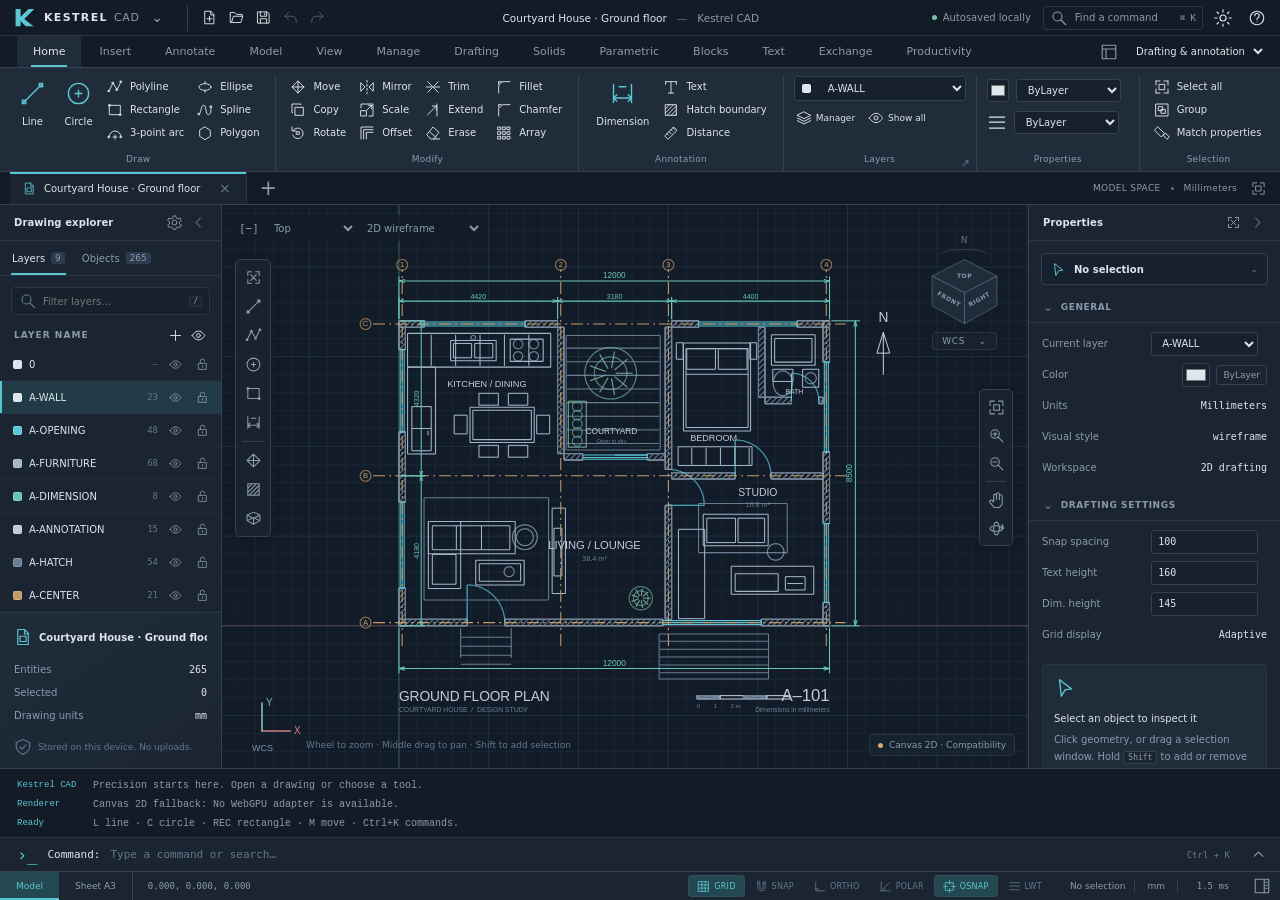
==== index.html @ c6641354 "feat: apply checksum-verified feature implementation" ====
<!doctype html>
<html lang="en" data-theme="dark">
<head>
<meta charset="utf-8"><meta name="viewport" content="width=device-width,initial-scale=1">
<meta name="color-scheme" content="dark light"><meta name="description" content="Kestrel CAD — a local-first 2D and 3D CAD editor with a custom WebGPU engine.">
<title>Kestrel CAD</title><link rel="stylesheet" href="src/style.css">
</head>
<body>
<a class="skip-link" href="#command-input">Skip to command line</a>
<div id="shell">
 <header id="titlebar">
  <button id="app-menu-button" class="brand-button" aria-label="Kestrel file menu" title="File menu"><svg class="brand-mark" viewBox="0 0 32 32" aria-hidden="true"><path d="M5 4h7v11L23 4h8L17 18l13 10H19L12 21v7H5z" fill="currentColor"/></svg><span>KESTREL<span class="brand-cad">CAD</span></span><span class="chevron">⌄</span></button>
  <div class="quick-access" id="quick-access"></div>
  <div class="title-document"><span id="title-name">Courtyard House</span><span class="title-separator">—</span><span class="muted">Kestrel CAD</span></div>
  <div class="title-right"><span class="local-indicator"><i></i><span id="save-state">Local workspace</span></span><button class="title-search" data-action="palette" title="Find a command (Ctrl+K)"><span data-icon="search"></span><span>Find a command</span><kbd>⌘ K</kbd></button><button class="icon-button" data-action="theme" title="Switch light / dark theme" aria-label="Switch theme"><span data-icon="sun"></span></button><button class="icon-button" data-action="help" title="Help and shortcuts" aria-label="Help"><span data-icon="help"></span></button></div>
 </header>
 <div id="ribbon-tabs"><nav id="ribbon-tab-list" role="tablist" aria-label="Ribbon"></nav><div class="workspace-control"><span data-icon="workspace"></span><select id="workspace-select" aria-label="Workspace"><option value="2d">Drafting &amp; annotation</option><option value="3d">3D modeling</option></select></div></div>
 <section id="ribbon" aria-label="Tools"></section>
 <div id="documentbar"><div id="document-tabs" role="tablist" aria-label="Open drawings"></div><button class="document-add" data-action="new" title="New drawing (Ctrl+N)" aria-label="New drawing">+</button><div class="documentbar-right"><span id="drawing-kind">MODEL SPACE</span><span class="small-dot"></span><span id="document-units">Millimeters</span><button class="icon-button small" data-action="fit" title="Zoom extents" aria-label="Zoom extents"><span data-icon="fit"></span></button></div></div>
 <main id="workbench">
  <aside id="explorer" class="side-panel">
   <div class="panel-header"><span>Drawing explorer</span><div class="panel-header-actions"><button class="icon-button small" data-action="layers" aria-label="Layer manager" title="Layer manager"><span data-icon="settings"></span></button><button class="icon-button small" data-action="toggle-explorer" aria-label="Hide explorer" title="Hide explorer"><span data-icon="chevron-left"></span></button></div></div>
   <div class="panel-tabs"><button id="layers-tab" class="active" data-explorer="layers">Layers <span id="layer-count">8</span></button><button id="objects-tab" data-explorer="objects">Objects <span id="object-count">0</span></button></div>
   <div class="panel-search"><span data-icon="search"></span><input id="explorer-search" placeholder="Filter layers…" aria-label="Filter drawing explorer"><kbd>/</kbd></div>
   <div id="explorer-toolbar"><span class="eyebrow" id="explorer-subtitle">LAYER NAME</span><div><button class="icon-button small" data-action="new-layer" title="New layer" aria-label="New layer"><span data-icon="plus"></span></button><button class="icon-button small" data-action="all-layers-on" title="Show all layers" aria-label="Show all layers"><span data-icon="eye"></span></button></div></div>
   <div id="explorer-list" class="panel-scroll"></div>
   <div class="explorer-summary"><div class="summary-title"><span data-icon="drawing"></span><span id="summary-name">Courtyard House</span></div><dl><div><dt>Entities</dt><dd id="summary-entities">0</dd></div><div><dt>Selected</dt><dd id="summary-selected">0</dd></div><div><dt>Drawing units</dt><dd id="summary-units">mm</dd></div></dl><div class="local-note"><span data-icon="shield"></span>Stored on this device. No uploads.</div></div>
   <div class="panel-resizer left-resizer" aria-label="Resize explorer"></div>
  </aside>
  <section id="viewport" aria-label="CAD drawing viewport" tabindex="0">
   <canvas id="scene" class="scene-canvas" aria-label="Rendered CAD geometry"></canvas><canvas id="overlay" class="scene-canvas" aria-hidden="true"></canvas>
   <div id="viewport-controls"><button class="viewport-button" data-action="toggle-explorer" title="Show / hide explorer">[−]</button><select id="view-select" aria-label="View direction"><option value="top">Top</option><option value="iso">SE isometric</option><option value="front">Front</option><option value="right">Right</option><option value="left">Left</option><option value="back">Back</option><option value="bottom">Bottom</option></select><select id="style-select" aria-label="Visual style"><option value="wireframe">2D wireframe</option><option value="shaded-edges">Shaded with edges</option><option value="shaded">Shaded</option><option value="xray">X-ray</option></select></div>
   <div id="viewcube" aria-label="View navigation"><div class="cube-compass"><span>N</span><i></i></div><svg viewBox="0 0 110 100" role="group" aria-label="View cube"><g tabindex="0" role="button" data-view="top" aria-label="Top view"><polygon points="55,9 98,31 55,53 12,31"/><text x="55" y="34">TOP</text></g><g tabindex="0" role="button" data-view="front" aria-label="Front view"><polygon points="12,31 55,53 55,94 12,70"/><text x="33" y="64" transform="rotate(29 33 64)">FRONT</text></g><g tabindex="0" role="button" data-view="right" aria-label="Right view"><polygon points="55,53 98,31 98,70 55,94"/><text x="76" y="64" transform="rotate(-29 76 64)">RIGHT</text></g></svg><button data-action="view-iso" title="Isometric view">WCS <span>⌄</span></button></div>
   <div id="viewport-tools" class="floating-toolbar"></div><div id="navigation-tools" class="floating-toolbar"></div>
   <div id="tool-banner" hidden><span id="tool-banner-name">LINE</span><span id="tool-banner-text">Specify first point</span><kbd>ESC to cancel</kbd></div>
   <div id="dynamic-input" hidden><span id="dynamic-label">Distance</span><strong id="dynamic-value">0.000</strong></div>
   <div id="selection-window" hidden></div><div id="drop-zone" hidden><span data-icon="import"></span><strong>Open a drawing</strong><span>DXF · DWG · Kestrel project</span></div>
   <div id="viewport-footer"><span id="view-hint">Wheel to zoom · Middle drag to pan</span><button id="engine-badge" data-action="diagnostics"><i></i><span id="engine-label">Starting renderer…</span></button></div>
   <div id="sheet-label" hidden>A3 LANDSCAPE · FIT TO SHEET</div>
  </section>
  <aside id="properties" class="side-panel"><div class="panel-header"><span>Properties</span><div class="panel-header-actions"><button class="icon-button small" data-action="clear-selection" title="Clear selection" aria-label="Clear selection"><span data-icon="deselect"></span></button><button class="icon-button small" data-action="toggle-properties" title="Hide properties" aria-label="Hide properties"><span data-icon="chevron-right"></span></button></div></div><div id="inspector" class="panel-scroll"></div><div class="panel-resizer right-resizer" aria-label="Resize properties"></div></aside>
 </main>
 <section id="command-dock" aria-label="Command line"><div id="command-resizer" aria-label="Resize command line"></div><div id="command-history" role="log" aria-live="polite"><div><span class="history-label">Kestrel CAD</span><span>Precision starts here. Open a drawing or choose a tool.</span></div></div><div id="command-row"><span class="command-symbol">›_</span><span id="command-prefix">Command:</span><input id="command-input" placeholder="Type a command or search…" aria-label="CAD command input" spellcheck="false" autocomplete="off" autocapitalize="off"><span id="command-shortcut">Ctrl + K</span><button class="icon-button small" data-action="command-history" title="Expand command history" aria-label="Expand command history"><span data-icon="chevron-up"></span></button></div><div id="command-suggestions" hidden></div></section>
 <footer id="statusbar"><div id="layout-tabs"><button class="active" data-layout="model">Model</button><button data-layout="sheet">Sheet A3</button></div><div class="status-coordinates"><span id="coordinates">0.000, 0.000, 0.000</span></div><div id="status-toggles"></div><div class="status-right"><span id="selection-status">No selection</span><span class="status-divider"></span><button data-action="units" id="units-status">mm</button><span class="status-divider"></span><button data-action="diagnostics" id="frame-status">— ms</button><button class="status-panel-button" data-action="toggle-properties" title="Show / hide properties"><span data-icon="sidebar"></span></button></div></footer>
</div>
<div id="file-menu" class="popover" hidden></div><div id="context-menu" class="popover" hidden></div><div id="toast-stack" aria-live="polite"></div>
<dialog id="modal"><form id="modal-form"><div class="modal-header"><div><span id="modal-eyebrow" class="eyebrow">KESTREL CAD</span><h2 id="modal-title">Settings</h2></div><button type="button" class="icon-button" id="modal-close" aria-label="Close dialog"><span data-icon="close"></span></button></div><div id="modal-body"></div><div id="modal-error" role="alert" hidden></div><div id="modal-footer"><button type="button" class="button secondary" id="modal-cancel">Cancel</button><button type="submit" class="button primary" id="modal-submit">Apply</button></div></form></dialog>
<dialog id="command-palette"><div class="palette-input"><span data-icon="search"></span><input id="palette-search" placeholder="Find a command, tool, or view…" aria-label="Find command"><kbd>ESC</kbd></div><div id="palette-results"></div><div class="palette-footer"><span>↑ ↓ to navigate</span><span>↵ to run</span><span>KESTREL CAD</span></div></dialog>
<input id="file-input" type="file" accept=".dxf,.dwg,.kcad,.kst,.json" hidden>
<noscript><div class="noscript">Kestrel CAD requires JavaScript. Enable JavaScript and reload this page.</div></noscript>
<script src="src/math.js"></script><script src="src/geometry.js"></script><script src="src/model.js"></script><script src="src/csg.js"></script><script src="src/exchange.js"></script><script src="src/production.js"></script><script src="src/kernel.js"></script>
    <script src="src/constraints.js"></script><script src="src/dynamic-blocks.js"></script>
<script src="src/fonts.js"></script><script src="src/source-document.js"></script><script src="src/productivity.js"></script><script src="src/renderer.js"></script><script src="src/ui.js"></script><script src="src/examples.js"></script><script src="src/production-ui.js"></script><script src="src/kernel-ui.js"></script>
<script src="src/constraints-ui.js"></script><script src="src/dynamic-blocks-ui.js"></script><script src="src/fonts-ui.js"></script><script src="src/source-ui.js"></script>
<script src="src/productivity-ui.js"></script>
<script src="src/app.js"></script>
</body></html>
---- src/style.css ----
:root{color-scheme:dark;--bg:#18212d;--title:#131b26;--panel:#1b2532;--panel2:#202c3a;--ribbon:#212c3a;--canvas:#121c29;--hover:#2c3b4d;--active:#244852;--accent:#5ac6d2;--accent-dim:#304d58;--text:#dce4ed;--muted:#8b9aab;--faint:#63768b;--line:#344151;--line-soft:#2a3645;--input:#17212e;--shadow:0 15px 40px #0005;--success:#78c4a6;--danger:#ed8d92;--left-width:222px;--right-width:252px;--command-height:103px;font-family:"Inter","Segoe UI",system-ui,-apple-system,BlinkMacSystemFont,Arial,sans-serif;font-size:12px;font-synthesis:none}
:root[data-theme=light]{color-scheme:light;--bg:#e3e9ef;--title:#f7f9fb;--panel:#f5f7fa;--panel2:#edf1f6;--ribbon:#f3f6f9;--canvas:#edf2f6;--hover:#e3ebf3;--active:#d6eef2;--accent:#157a8b;--accent-dim:#b9dce4;--text:#23374a;--muted:#697e91;--faint:#8191a2;--line:#ced8e2;--line-soft:#e0e6ed;--input:#fff;--shadow:0 15px 40px #203b5525;--success:#318868;--danger:#bd4951}
*{box-sizing:border-box}html,body{margin:0;width:100%;height:100%;overflow:hidden}body{background:var(--bg);color:var(--text);-webkit-font-smoothing:antialiased}button,input,select,textarea{font:inherit}button{color:inherit;border:0;background:none;cursor:pointer;border-radius:3px}button:hover{background:var(--hover)}button:active{background:var(--active)}button:disabled{opacity:.34;cursor:not-allowed}input,select,textarea{color:var(--text);background:var(--input);border:1px solid var(--line);border-radius:3px;outline:none}input:focus,select:focus,textarea:focus{border-color:var(--accent);box-shadow:0 0 0 1px color-mix(in srgb,var(--accent) 25%,transparent)}input[type=number]{font-family:Consolas,"SFMono-Regular",monospace}input[type=color]{padding:1px;width:28px;height:25px;border-radius:3px;cursor:pointer}input[type=checkbox]{accent-color:var(--accent)}button:focus-visible,a:focus-visible,[tabindex]:focus-visible{outline:2px solid var(--accent);outline-offset:-2px}button svg,span[data-icon] svg{width:18px;height:18px;display:block;flex-shrink:0}span[data-icon]{display:inline-flex;align-items:center;justify-content:center;flex-shrink:0}button svg{pointer-events:none}select{padding:4px 20px 4px 7px;min-width:0}kbd{font:10px Consolas,"SFMono-Regular",monospace;color:var(--muted);border:1px solid var(--line);border-radius:3px;padding:1px 4px;background:var(--panel)}.muted{color:var(--muted)}.eyebrow{font-size:9px;font-weight:650;letter-spacing:1.05px;color:var(--muted)}.icon-button{display:inline-flex;align-items:center;justify-content:center;width:28px;height:28px;flex-shrink:0}.icon-button.small{width:23px;height:23px}.icon-button.small svg{width:15px;height:15px}.icon-button.active{color:var(--accent);background:var(--active)}.small-dot{width:3px;height:3px;border-radius:50%;background:var(--faint)}[hidden]{display:none!important}.skip-link{position:absolute;top:-100px;left:12px;z-index:100;background:var(--accent);color:var(--title);padding:10px}.skip-link:focus{top:10px}
#shell{height:100dvh;display:flex;flex-direction:column;min-width:720px}#titlebar{height:36px;flex-shrink:0;background:var(--title);display:flex;align-items:center;border-bottom:1px solid var(--line-soft);padding:0 9px 0 0;gap:9px;user-select:none}.brand-button{display:flex;height:36px;align-items:center;gap:9px;padding:0 14px 0 12px;border-radius:0;color:var(--text);font-weight:700;letter-spacing:1.35px;font-size:11px}.brand-mark{color:var(--accent);width:23px!important;height:25px!important}.brand-cad{font-weight:450;letter-spacing:.7px;margin-left:6px;color:var(--muted)}.chevron{color:var(--muted);margin-left:3px;font-size:13px}.quick-access{display:flex;gap:2px;border-left:1px solid var(--line);padding-left:9px}.quick-access .icon-button{width:25px;height:26px}.quick-access .icon-button svg{width:15px;height:15px}.title-document{display:flex;align-items:center;gap:10px;flex:1;min-width:80px;justify-content:center;font-size:10.5px;white-space:nowrap;overflow:hidden}.title-document #title-name{overflow:hidden;text-overflow:ellipsis}.title-separator{color:var(--faint)}.title-right{display:flex;align-items:center;gap:6px}.local-indicator{font-size:10px;color:var(--muted);display:flex;gap:6px;align-items:center;white-space:nowrap;margin-right:6px}.local-indicator i{width:5px;height:5px;border-radius:50%;background:var(--success)}.title-search{border:1px solid var(--line-soft);display:flex;align-items:center;height:24px;gap:7px;font-size:10px;color:var(--muted);padding:0 6px}.title-search svg{width:12px;height:12px}.title-search kbd{font-size:9px;border:0;background:none;padding:0 0 0 15px}
#ribbon-tabs{height:32px;flex-shrink:0;display:flex;align-items:center;background:var(--title);border-bottom:1px solid var(--line);padding-left:17px;user-select:none}#ribbon-tab-list{display:flex;height:100%;align-items:stretch;gap:2px}#ribbon-tab-list button{padding:0 16px;border-radius:3px 3px 0 0;font-size:11px;position:relative;color:var(--muted)}#ribbon-tab-list button.active{background:var(--ribbon);color:var(--text)}#ribbon-tab-list button.active:after{content:"";height:2px;position:absolute;bottom:0;left:14px;right:14px;background:var(--accent)}.workspace-control{margin-left:auto;display:flex;align-items:center;gap:7px;padding-right:14px;font-size:10px;color:var(--muted)}.workspace-control svg{width:14px;height:14px}.workspace-control select{font-size:10px;border:0;background:transparent;padding-right:5px;color:var(--text);max-width:185px}
#ribbon{height:104px;flex-shrink:0;background:var(--ribbon);border-bottom:1px solid var(--line);display:flex;align-items:stretch;padding:7px 7px 0 11px;gap:0;overflow-x:auto;overflow-y:hidden;scrollbar-width:thin;user-select:none}.ribbon-group{position:relative;display:flex;flex-direction:column;border-right:1px solid var(--line);padding:0 10px;flex-shrink:0;min-width:55px}.ribbon-group:first-child{padding-left:0}.ribbon-group:last-child{border:0}.ribbon-group-tools{height:74px;display:flex;align-items:flex-start;gap:3px}.ribbon-group-name{display:flex;align-items:center;justify-content:center;font-size:9px;letter-spacing:.25px;color:var(--muted);height:19px;gap:12px}.ribbon-group-name button{position:absolute;right:4px;bottom:1px;color:var(--faint);font-size:11px;padding:0 2px}.ribbon-large{display:flex;flex-direction:column;align-items:center;justify-content:flex-start;height:70px;min-width:43px;padding:5px 7px;gap:8px;font-size:10px;white-space:nowrap}.ribbon-large svg{width:27px;height:27px;color:var(--accent);stroke-width:1.25}.ribbon-large .button-label{max-width:65px;line-height:14px;text-align:center}.ribbon-large.active,.ribbon-small.active{background:var(--active);box-shadow:inset 0 0 0 1px var(--accent-dim);color:var(--accent)}.ribbon-small-column{display:flex;flex-direction:column;gap:0}.ribbon-small{display:flex;align-items:center;gap:7px;height:23px;padding:0 6px 0 4px;font-size:10px;white-space:nowrap}.ribbon-small svg{width:16px;height:16px;color:var(--text);stroke-width:1.4}.ribbon-small.active svg{color:var(--accent)}.ribbon-layer-control{width:172px;display:flex;flex-direction:column;gap:5px;padding-top:1px}.ribbon-layer-row{display:flex;align-items:center;border:1px solid var(--line);border-radius:3px;background:var(--input);padding-left:7px;gap:6px;height:25px}.color-dot{width:9px;height:9px;border-radius:2px;display:inline-block;flex-shrink:0;border:1px solid #ffffff30}.ribbon-layer-row select{flex:1;width:135px;border:0;background:transparent;font-size:10px}.ribbon-layer-actions{display:flex;gap:5px;align-items:center}.ribbon-layer-actions .ribbon-small{font-size:9px;padding-left:2px;gap:4px}.ribbon-property-control{width:142px;display:flex;flex-direction:column;gap:5px;padding-top:2px}.ribbon-property-control>div{display:flex;align-items:center;gap:6px;font-size:10px}.ribbon-property-control select{width:105px;height:23px;font-size:10px;padding-top:1px;padding-bottom:1px}.ribbon-property-control input[type=color]{width:22px;height:23px}.ribbon-stat{font-size:9px;line-height:16px;color:var(--muted);padding:3px 3px}.ribbon-stat strong{color:var(--accent);font-weight:500}
#documentbar{height:33px;display:flex;align-items:center;flex-shrink:0;background:var(--title);border-bottom:1px solid var(--line);padding:0 10px;user-select:none}#document-tabs{display:flex;align-items:stretch;overflow-x:auto;scrollbar-width:none;height:100%;max-width:72%}.document-tab{display:flex;gap:8px;align-items:center;border-right:1px solid var(--line-soft);border-radius:0;padding:0 13px;height:100%;min-width:90px;font-size:10px;color:var(--muted);position:relative;white-space:nowrap}.document-tab.active{background:var(--panel);color:var(--text)}.document-tab.active:after{content:"";height:2px;position:absolute;top:0;left:0;right:0;background:var(--accent)}.document-tab svg{width:13px;height:13px;color:var(--accent)}.document-tab .tab-close{font-size:14px;color:var(--faint);margin-left:8px;line-height:18px;width:17px;border-radius:3px}.document-tab .tab-close:hover{color:var(--text);background:var(--hover)}.document-tab .dirty-dot{color:var(--accent);font-size:14px;margin-left:-4px}.document-add{font-size:21px;line-height:20px;width:29px;height:25px;margin-left:6px;color:var(--muted)}.documentbar-right{margin-left:auto;display:flex;align-items:center;gap:10px;font-size:9px;color:var(--muted);letter-spacing:.35px}
#workbench{min-height:140px;display:grid;grid-template-columns:var(--left-width) minmax(250px,1fr) var(--right-width);flex:1;overflow:hidden}#workbench.hide-explorer{grid-template-columns:0 minmax(250px,1fr) var(--right-width)}#workbench.hide-properties{grid-template-columns:var(--left-width) minmax(250px,1fr) 0}#workbench.hide-explorer.hide-properties{grid-template-columns:0 1fr 0}.side-panel{background:var(--panel);display:flex;flex-direction:column;min-height:0;position:relative;overflow:hidden;z-index:2}#explorer{border-right:1px solid var(--line)}#properties{border-left:1px solid var(--line)}.panel-header{height:36px;flex-shrink:0;display:flex;align-items:center;padding:0 11px 0 14px;border-bottom:1px solid var(--line-soft);font-size:10px;font-weight:600;letter-spacing:.1px;white-space:nowrap}.panel-header-actions{margin-left:auto;display:flex;gap:1px;color:var(--muted)}.panel-tabs{height:35px;display:flex;border-bottom:1px solid var(--line-soft);padding:0 11px;gap:15px;flex-shrink:0}.panel-tabs button{border-radius:0;position:relative;padding:0 1px;color:var(--muted);font-size:10px;display:flex;align-items:center;gap:6px}.panel-tabs button.active{color:var(--text)}.panel-tabs button.active:after{content:"";height:2px;position:absolute;bottom:0;left:0;right:0;background:var(--accent)}.panel-tabs button span{font-size:9px;background:var(--hover);padding:1px 4px;border-radius:3px;color:var(--muted)}.panel-search{height:28px;display:flex;align-items:center;gap:6px;background:var(--input);border:1px solid var(--line-soft);border-radius:4px;margin:11px 11px 7px;padding:0 7px;flex-shrink:0}.panel-search svg{width:13px;height:13px;color:var(--faint)}.panel-search input{width:100%;min-width:0;font-size:10px;background:none;border:0;box-shadow:none;padding:4px 0}.panel-search kbd{font-size:8px;border-color:var(--line-soft);padding:0 3px}#explorer-toolbar{height:26px;padding:0 11px 0 14px;display:flex;align-items:center;justify-content:space-between;flex-shrink:0}#explorer-toolbar>div{display:flex;gap:0}.panel-scroll{overflow-y:auto;overflow-x:hidden;scrollbar-width:thin;scrollbar-color:var(--line) transparent;min-height:0}.layer-row{height:33px;display:flex;align-items:center;gap:7px;padding:0 9px 0 13px;position:relative;border-bottom:1px solid color-mix(in srgb,var(--line-soft) 40%,transparent);cursor:pointer}.layer-row.current{background:color-mix(in srgb,var(--active) 63%,var(--panel));box-shadow:inset 2px 0 0 var(--accent)}.layer-row:hover{background:var(--hover)}.layer-row.off{opacity:.45}.layer-row .layer-name{font-size:10px;overflow:hidden;text-overflow:ellipsis;white-space:nowrap;flex:1}.layer-row .layer-count{font:9px Consolas,monospace;color:var(--faint);margin-right:0;min-width:19px;text-align:right}.layer-row .icon-button{width:20px;height:22px;color:var(--muted)}.layer-row .icon-button svg{width:13px;height:13px}.layer-row .icon-button.locked{color:var(--accent)}.layer-current-mark{font-size:10px;color:var(--accent);width:8px;flex-shrink:0}.object-row{min-height:35px;display:flex;align-items:center;padding:4px 11px;gap:8px;cursor:pointer;border-bottom:1px solid var(--line-soft)}.object-row:hover{background:var(--hover)}.object-row.active{background:var(--active)}.object-row>span[data-icon]{color:var(--muted)}.object-row svg{width:16px;height:16px}.object-row strong{display:block;font-size:10px;font-weight:450}.object-row small{display:block;font-size:9px;color:var(--faint);margin-top:2px}.object-row .object-id{margin-left:auto;font:8px Consolas,monospace;color:var(--faint)}.explorer-summary{margin-top:auto;padding:15px 14px 12px;border-top:1px solid var(--line-soft);background:linear-gradient(145deg,var(--panel2),var(--panel));flex-shrink:0}.summary-title{display:flex;align-items:center;gap:7px;margin-bottom:12px;font-size:10px;font-weight:600;overflow:hidden;white-space:nowrap}.summary-title svg{width:15px;height:15px;color:var(--accent)}.explorer-summary dl{margin:0}.explorer-summary dl div{display:flex;justify-content:space-between;font-size:10px;line-height:23px}.explorer-summary dt{color:var(--muted)}.explorer-summary dd{margin:0;font-family:Consolas,"SFMono-Regular",monospace}.local-note{display:flex;align-items:center;gap:6px;font-size:9px;line-height:14px;color:var(--faint);margin-top:11px}.local-note svg{width:12px;height:12px}.panel-resizer{position:absolute;top:0;bottom:0;width:5px;cursor:col-resize;z-index:7}.left-resizer{right:-2px}.right-resizer{left:-2px}.panel-resizer:hover{background:var(--accent)}
#viewport{position:relative;overflow:hidden;background:var(--canvas);outline:none;touch-action:none;cursor:crosshair;min-width:0}#viewport.panning{cursor:grabbing}#viewport.orbiting{cursor:move}.scene-canvas{position:absolute;left:0;top:0;display:block;pointer-events:none}#overlay{z-index:1}#viewport-controls{position:absolute;top:10px;left:12px;z-index:3;display:flex;align-items:center;gap:3px;color:var(--muted);background:color-mix(in srgb,var(--canvas) 80%,transparent);border-radius:4px;padding:1px}.viewport-button{font:11px Consolas,monospace;height:24px;padding:2px 4px}#viewport-controls select{border:0;background:transparent;height:23px;font-size:10px;color:var(--muted);padding:0 3px 0 4px}#viewport-controls select:hover{background:var(--hover)}#viewcube{position:absolute;right:21px;top:47px;width:85px;z-index:3;user-select:none;display:flex;align-items:center;flex-direction:column}#viewcube svg{width:83px;height:77px;overflow:visible}#viewcube svg g{cursor:pointer}#viewcube polygon{fill:var(--panel2);stroke:var(--faint);stroke-width:.8;transition:fill .15s}#viewcube svg g:hover polygon{fill:var(--active);stroke:var(--accent)}#viewcube text{fill:var(--muted);font-size:8px;letter-spacing:.7px;text-anchor:middle;pointer-events:none;font-weight:600}#viewcube>button{font-size:9px;color:var(--muted);margin-top:3px;border:1px solid var(--line-soft);padding:3px 9px;background:color-mix(in srgb,var(--panel) 60%,transparent);border-radius:3px;letter-spacing:.6px}#viewcube>button span{margin-left:10px}.cube-compass{position:absolute;top:-17px;left:0;right:0;text-align:center;font-size:9px;color:var(--faint);letter-spacing:.6px}.cube-compass i{display:block;width:55px;height:15px;border-top:1px solid var(--line);border-radius:50%;margin:4px auto -6px}.floating-toolbar{position:absolute;z-index:3;display:flex;flex-direction:column;padding:4px;background:color-mix(in srgb,var(--panel) 86%,transparent);border:1px solid var(--line);border-radius:5px;box-shadow:0 4px 10px #0002;backdrop-filter:blur(9px);gap:2px}.floating-toolbar .icon-button{width:26px;height:27px;color:var(--muted)}.floating-toolbar .icon-button svg{width:17px;height:17px}.floating-toolbar .icon-button:hover{color:var(--text)}.floating-toolbar .icon-button.active{color:var(--accent)}.toolbar-divider{height:1px;background:var(--line);margin:3px 2px}#viewport-tools{left:13px;top:54px}#navigation-tools{right:15px;top:184px}#navigation-tools .icon-button{width:24px;height:26px}#viewport-footer{position:absolute;left:84px;right:13px;bottom:12px;z-index:3;display:flex;align-items:center;justify-content:space-between;pointer-events:none;gap:10px}#view-hint{font-size:9px;color:var(--faint);white-space:nowrap}#engine-badge{pointer-events:auto;display:flex;gap:6px;align-items:center;font-size:9px;color:var(--muted);background:color-mix(in srgb,var(--panel) 70%,transparent);padding:5px 8px;border:1px solid var(--line-soft);border-radius:4px;white-space:nowrap}#engine-badge i{width:5px;height:5px;border-radius:50%;background:var(--success)}#engine-badge.fallback i{background:#d8ad70}#tool-banner{position:absolute;z-index:4;bottom:42px;left:50%;transform:translateX(-50%);display:flex;gap:12px;align-items:center;background:var(--panel);border:1px solid var(--line);box-shadow:var(--shadow);padding:9px 12px;border-radius:5px;white-space:nowrap;pointer-events:none;font-size:10px}#tool-banner-name{color:var(--accent);font-weight:650;letter-spacing:.7px;font-size:9px}#tool-banner-text{color:var(--text)}#tool-banner kbd{font-size:8px;padding:2px 4px}#dynamic-input{position:absolute;z-index:4;pointer-events:none;display:flex;gap:10px;align-items:center;font-size:10px;background:var(--panel);border:1px solid var(--accent-dim);border-radius:3px;box-shadow:0 4px 12px #0003;padding:5px 8px}#dynamic-label{color:var(--muted);font-size:9px}#dynamic-value{color:var(--accent);font:10px Consolas,monospace;font-weight:500}#selection-window{position:absolute;z-index:2;border:1px solid #63acde;background:#4c94d721;pointer-events:none}#selection-window.crossing{border:1px dashed #65c5a4;background:#56c39c20}#drop-zone{position:absolute;inset:15px;border:2px dashed var(--accent);background:color-mix(in srgb,var(--panel) 92%,transparent);z-index:10;border-radius:8px;display:flex;flex-direction:column;align-items:center;justify-content:center;gap:15px;pointer-events:none}#drop-zone svg{width:44px;height:44px;color:var(--accent)}#drop-zone strong{font-size:18px;font-weight:550}#drop-zone>span:last-child{color:var(--muted)}#sheet-label{position:absolute;left:15px;top:42px;font-size:9px;letter-spacing:1px;color:var(--muted);z-index:3;pointer-events:none}
#inspector{padding-bottom:15px}.inspector-type{margin:12px 12px 0;border:1px solid var(--line);border-radius:4px;background:var(--input);height:32px;display:flex;align-items:center;gap:8px;padding:0 9px;font-size:10px}.inspector-type svg{width:15px;height:15px;color:var(--accent)}.inspector-type span:last-child{margin-left:auto;color:var(--faint);font-size:9px}.property-section{margin-top:15px}.property-section-title{display:flex;align-items:center;gap:7px;font-size:9px;letter-spacing:.6px;font-weight:600;color:var(--muted);padding:0 14px 8px;border-bottom:1px solid var(--line-soft);margin-bottom:5px}.property-section-title:before{content:"⌄";font-size:12px;color:var(--faint)}.property-row{display:flex;align-items:center;min-height:31px;padding:3px 13px;gap:8px}.property-row label{font-size:10px;color:var(--muted);min-width:82px;max-width:45%;flex:1}.property-row input:not([type=checkbox]),.property-row select{min-width:0;width:107px;height:24px;font-size:10px;padding:3px 6px}.property-row input[type=color]{width:28px;padding:1px}.property-row input:disabled{border-color:transparent;background:transparent;opacity:.8}.property-row>span{font:10px Consolas,"SFMono-Regular",monospace;margin-left:auto;color:var(--text);text-align:right;max-width:125px;overflow:hidden;text-overflow:ellipsis}.property-row .value-with-unit{display:flex;align-items:center;gap:5px;min-width:0}.value-with-unit small{font-size:9px;color:var(--faint)}.property-row .color-value{display:flex;gap:6px;align-items:center;margin-left:auto}.color-value button{font-size:9px;color:var(--muted);border:1px solid var(--line);padding:4px 6px}.property-hint{margin:14px 13px 0;padding:12px 11px;background:var(--panel2);border:1px solid var(--line-soft);border-radius:4px;font-size:10px;line-height:17px;color:var(--muted)}.property-hint strong{display:block;color:var(--text);font-weight:500;margin-bottom:4px}.property-hint kbd{font-size:8px}.property-hint .hint-icon{color:var(--accent);margin-bottom:6px}.property-actions{display:flex;flex-wrap:wrap;gap:5px;padding:11px 12px 0}.property-actions button{font-size:9px;padding:5px 8px;border:1px solid var(--line)}.empty-explorer{padding:20px 14px;color:var(--muted);font-size:10px;line-height:17px}.selection-swatches{display:flex;gap:5px;margin:10px 13px}.selection-swatches button{width:17px;height:17px;border:1px solid #ffffff30;border-radius:3px}
#command-dock{height:var(--command-height);min-height:60px;max-height:45vh;flex-shrink:0;position:relative;border-top:1px solid var(--line);background:var(--title);z-index:6;display:flex;flex-direction:column}#command-resizer{position:absolute;top:-3px;left:0;right:0;height:6px;cursor:row-resize;z-index:10}#command-resizer:hover{background:var(--accent)}#command-history{flex:1;overflow-y:auto;padding:9px 17px 4px;font:10px/19px Consolas,"SFMono-Regular","Liberation Mono",monospace;scrollbar-width:thin;scrollbar-color:var(--line) transparent;user-select:text}#command-history>div{display:flex;gap:13px;white-space:pre-wrap;overflow-wrap:anywhere;color:var(--muted)}.history-label{color:var(--accent);flex-shrink:0;font-size:9px;min-width:63px}.history-error{color:var(--danger)!important}.history-success{color:var(--success)!important}.history-input{color:var(--text)!important}#command-row{height:34px;display:flex;align-items:center;gap:10px;flex-shrink:0;border-top:1px solid var(--line-soft);background:var(--panel);padding:0 10px 0 17px}.command-symbol{color:var(--accent);font:17px Consolas,monospace}#command-prefix{font:11px Consolas,"SFMono-Regular",monospace;color:var(--text);max-width:420px;white-space:nowrap;overflow:hidden;text-overflow:ellipsis}#command-input{flex:1;width:0;height:30px;background:none;border:0;box-shadow:none;font:11px Consolas,"SFMono-Regular",monospace;padding:2px 0;color:var(--text)}#command-input::placeholder{color:var(--faint)}#command-shortcut{color:var(--faint);font:9px Consolas,monospace;margin-right:7px}#command-suggestions{position:absolute;bottom:34px;left:75px;width:355px;max-height:210px;overflow:auto;background:var(--panel);border:1px solid var(--line);box-shadow:var(--shadow);border-radius:5px;padding:5px;z-index:20}.suggestion{display:flex;align-items:center;justify-content:space-between;padding:7px 9px;cursor:pointer;font-size:10px;border-radius:3px}.suggestion:hover,.suggestion.active{background:var(--active)}.suggestion strong{font:10px Consolas,monospace;color:var(--accent)}.suggestion span{color:var(--muted);font-size:10px}
#statusbar{height:29px;flex-shrink:0;display:flex;align-items:center;background:var(--panel);border-top:1px solid var(--line);font-size:9px;user-select:none;gap:0}#layout-tabs{height:100%;display:flex;align-items:stretch;border-right:1px solid var(--line);margin-right:10px}#layout-tabs button{border-radius:0;font-size:9px;padding:0 16px;color:var(--muted)}#layout-tabs button.active{color:var(--accent);background:var(--active);box-shadow:inset 0 -2px 0 var(--accent)}.status-coordinates{font:9px Consolas,"SFMono-Regular",monospace;color:var(--muted);min-width:198px;padding-left:5px}#status-toggles{display:flex;height:100%;align-items:center;gap:1px;margin-left:auto}#status-toggles button{font-size:8px;letter-spacing:.25px;padding:0 8px;height:22px;display:flex;align-items:center;gap:4px;color:var(--faint);border:1px solid transparent}#status-toggles button svg{width:13px;height:13px}#status-toggles button.active{color:var(--accent);background:var(--active);border-color:var(--accent-dim)}.status-right{display:flex;align-items:center;gap:9px;padding:0 6px 0 12px;margin-left:7px;color:var(--muted);height:100%;white-space:nowrap}.status-right button{font-size:9px;padding:3px}.status-divider{width:1px;height:13px;background:var(--line)}#frame-status{font-family:Consolas,monospace;font-size:9px;min-width:52px}.status-panel-button{display:flex;align-items:center;margin-left:2px}.status-panel-button svg{width:15px;height:15px}
.popover{position:fixed;z-index:50;background:var(--panel);border:1px solid var(--line);border-radius:6px;box-shadow:var(--shadow);min-width:225px;padding:6px}.popover-title{font-size:9px;letter-spacing:1px;color:var(--faint);padding:9px 9px 7px}.menu-item{display:flex;width:100%;align-items:center;gap:10px;padding:8px 10px;text-align:left;font-size:11px}.menu-item svg{width:16px;height:16px;color:var(--muted)}.menu-item span.menu-shortcut{margin-left:auto;color:var(--faint);font-size:9px}.menu-separator{height:1px;background:var(--line);margin:5px 6px}#file-menu{top:35px;left:5px;min-width:275px}.menu-item.accent svg{color:var(--accent)}#toast-stack{position:fixed;right:calc(var(--right-width) + 16px);bottom:calc(var(--command-height) + 74px);display:flex;flex-direction:column;gap:8px;z-index:60;pointer-events:none;max-width:360px}.toast{display:flex;gap:10px;align-items:flex-start;background:var(--panel);border:1px solid var(--line);border-left:3px solid var(--accent);border-radius:5px;padding:11px 14px;box-shadow:var(--shadow);font-size:11px;line-height:17px;animation:toast-in .15s ease-out}.toast.error{border-left-color:var(--danger)}.toast svg{width:17px;height:17px;color:var(--accent);margin-top:1px}.toast.error svg{color:var(--danger)}@keyframes toast-in{from{opacity:0;transform:translateY(7px)}to{opacity:1;transform:none}}
dialog{color:var(--text);background:var(--panel);border:1px solid var(--line);border-radius:9px;box-shadow:0 30px 100px #0007;padding:0;max-height:88vh;overflow:hidden}dialog::backdrop{background:#080e185e;backdrop-filter:blur(3px)}#modal{width:510px;max-width:95vw}#modal.wide{width:790px}#modal-form{display:flex;flex-direction:column;max-height:87vh}.modal-header{display:flex;align-items:center;justify-content:space-between;padding:23px 24px 17px;border-bottom:1px solid var(--line-soft);background:linear-gradient(125deg,var(--panel2),var(--panel))}.modal-header h2{margin:5px 0 0;font-size:20px;font-weight:550;letter-spacing:-.4px}.modal-header .icon-button{color:var(--muted)}#modal-body{padding:22px 24px;overflow:auto;scrollbar-width:thin;font-size:12px;line-height:1.6}#modal-body p{margin:0 0 14px;color:var(--muted)}#modal-body strong{font-weight:550;color:var(--text)}#modal-footer{padding:15px 24px;border-top:1px solid var(--line-soft);display:flex;justify-content:flex-end;gap:9px;background:var(--panel2)}.button{padding:8px 17px;font-size:11px;border-radius:4px;font-weight:500;display:inline-flex;align-items:center;gap:7px;justify-content:center}.button.primary{background:var(--accent);border:1px solid var(--accent);color:var(--title)}:root[data-theme=light] .button.primary{color:white}.button.primary:hover{filter:brightness(1.1)}.button.secondary{background:var(--panel);border:1px solid var(--line);color:var(--text)}.button.secondary:hover{background:var(--hover)}.button.danger{background:#a84350;color:white}.form-grid{display:grid;grid-template-columns:1fr 1fr;gap:14px}.form-grid.three{grid-template-columns:1fr 1fr 1fr}.form-field{display:flex;flex-direction:column;gap:6px;min-width:0}.form-field.full{grid-column:1/-1}.form-field>label{font-size:10px;color:var(--muted);letter-spacing:.2px}.form-field input:not([type=checkbox]),.form-field select,.form-field textarea{width:100%;padding:8px 10px;min-height:34px;font-size:12px}.form-field textarea{min-height:87px;resize:vertical}.form-field small{font-size:10px;color:var(--faint);line-height:16px}.form-divider{grid-column:1/-1;border-top:1px solid var(--line-soft);margin:3px 0}.form-check{display:flex;align-items:center;gap:8px;font-size:11px;color:var(--muted)}.form-check input{margin:0}.dialog-note{background:var(--panel2);border:1px solid var(--line-soft);border-radius:5px;padding:12px 14px;font-size:11px;line-height:18px;color:var(--muted);margin:14px 0 0}.dialog-note strong{display:block;margin-bottom:4px}.dialog-note.warning{border-left:3px solid #c69a66}.dialog-note.success{border-left:3px solid var(--success)}#modal-error{font-size:11px;color:var(--danger);margin:0 24px 15px;padding:9px 12px;border-radius:4px;background:color-mix(in srgb,var(--danger) 10%,transparent)}.report-table{width:100%;border-collapse:collapse;font-size:11px}.report-table th{text-align:left;font-size:9px;color:var(--muted);font-weight:500;letter-spacing:.5px;border-bottom:1px solid var(--line);padding:7px 8px}.report-table td{padding:9px 8px;border-bottom:1px solid var(--line-soft)}.report-table tr:last-child td{border-bottom:0}.report-table td:last-child{font-family:Consolas,monospace}.report-table input[type=text]{width:135px;padding:5px}.report-table input[type=color]{width:28px}.report-table select{max-width:100px}.report-stat-grid{display:grid;grid-template-columns:repeat(3,1fr);gap:10px;margin-bottom:18px}.report-stat{border:1px solid var(--line);background:var(--input);border-radius:5px;padding:13px}.report-stat strong{display:block;font-size:24px!important;font-weight:500!important;line-height:30px}.report-stat span{font-size:9px;color:var(--muted);letter-spacing:.6px;text-transform:uppercase}.shortcut-grid{display:grid;grid-template-columns:1fr 1fr;gap:10px 25px}.shortcut-row{display:flex;justify-content:space-between;gap:12px;font-size:11px;color:var(--muted);border-bottom:1px solid var(--line-soft);padding:5px 0}.capability-badge{display:inline-flex;align-items:center;gap:5px;border:1px solid var(--accent-dim);color:var(--accent);font-size:9px;letter-spacing:.5px;padding:3px 7px;border-radius:3px;background:var(--active)}.capability-badge.warning{background:#b8853720;border-color:#c69a6655;color:#c69a66}.modal-inline-actions{display:flex;gap:8px;flex-wrap:wrap;margin-top:15px}.progress-line{height:3px;background:var(--line);position:relative;overflow:hidden;border-radius:2px;margin-top:16px}.progress-line:after{content:"";background:var(--accent);height:100%;width:30%;position:absolute;animation:progress 1.2s infinite ease-in-out}@keyframes progress{from{left:-30%}to{left:100%}}
#command-palette{width:600px;margin-top:15vh}.palette-input{display:flex;align-items:center;padding:17px 20px;gap:12px;border-bottom:1px solid var(--line)}.palette-input>span{color:var(--accent)}.palette-input input{border:0;background:none;flex:1;min-width:0;font-size:14px;box-shadow:none;padding:5px}.palette-input kbd{font-size:9px}#palette-results{padding:7px;max-height:390px;overflow-y:auto;scrollbar-width:thin}.palette-result{width:100%;display:flex;align-items:center;text-align:left;gap:13px;border-radius:5px;padding:10px 13px}.palette-result.active{background:var(--active)}.palette-result>span[data-icon]{color:var(--muted)}.palette-result.active>span[data-icon]{color:var(--accent)}.palette-result strong{display:block;font-weight:500;font-size:11px}.palette-result small{display:block;color:var(--muted);font-size:10px;margin-top:3px}.palette-result .palette-alias{margin-left:auto;font:9px Consolas,monospace;color:var(--faint);padding:3px 6px;border:1px solid var(--line);border-radius:3px}.palette-footer{display:flex;justify-content:space-between;padding:10px 18px;border-top:1px solid var(--line);font-size:9px;color:var(--faint);gap:20px}.palette-footer span:last-child{margin-left:auto;letter-spacing:1px}.noscript{position:fixed;inset:0;z-index:999;background:var(--panel);padding:80px;text-align:center;font-size:20px}
@media(max-width:1250px){:root{--left-width:195px;--right-width:224px}.title-search{display:none}.ribbon-group{padding:0 7px}.status-coordinates{min-width:161px;font-size:8px}#status-toggles button{padding:0 5px;font-size:7px}.status-right{gap:5px;padding-left:7px}#selection-status{display:none}.property-row{padding-left:11px;padding-right:11px}.property-row label{min-width:70px}.property-row input:not([type=checkbox]),.property-row select{width:94px}.local-indicator{font-size:9px}.ribbon-large{padding-left:5px;padding-right:5px}.title-document .muted,.title-separator{display:none}}
@media(max-width:1000px){:root{--left-width:175px;--right-width:0px}#properties{display:none}#workbench{grid-template-columns:var(--left-width) minmax(250px,1fr) 0}.local-indicator{display:none}.title-document{justify-content:flex-start}.workspace-control{max-width:200px}.ribbon-group{padding:0 7px}#ribbon-tab-list button{padding:0 12px}.documentbar-right{font-size:8px}.status-coordinates{min-width:145px}.status-right{margin-left:2px}#status-toggles button span.toggle-label{display:none}.status-right #frame-status{min-width:45px}.explorer-summary{padding:12px 11px}.layer-row{padding-left:8px;gap:5px}.layer-row .layer-name{font-size:9px}#toast-stack{right:16px}}
@media(max-height:700px){#ribbon{height:95px;padding-top:3px}.ribbon-group-tools{height:70px}.ribbon-group-name{height:18px}.explorer-summary{display:none}#command-dock{height:80px}.property-hint{padding:8px}#viewcube{top:45px}#navigation-tools{top:166px}}
@media(prefers-reduced-motion:reduce){*{animation:none!important;transition:none!important}}
@media print{body{overflow:visible;background:white}#shell,.popover,dialog,#toast-stack{display:none!important}.print-output{display:block!important}}

/* Shared icon sizing protects unclassified icons in property and modal content. */
svg{width:20px;height:20px;flex-shrink:0}.property-hint .hint-icon svg{width:22px;height:22px}.ribbon-property-control>div>svg{width:20px;height:20px}.ribbon-property-control>div{display:flex;align-items:center;gap:7px;height:27px}.button svg{width:15px;height:15px}.palette-item svg{width:21px;height:21px}
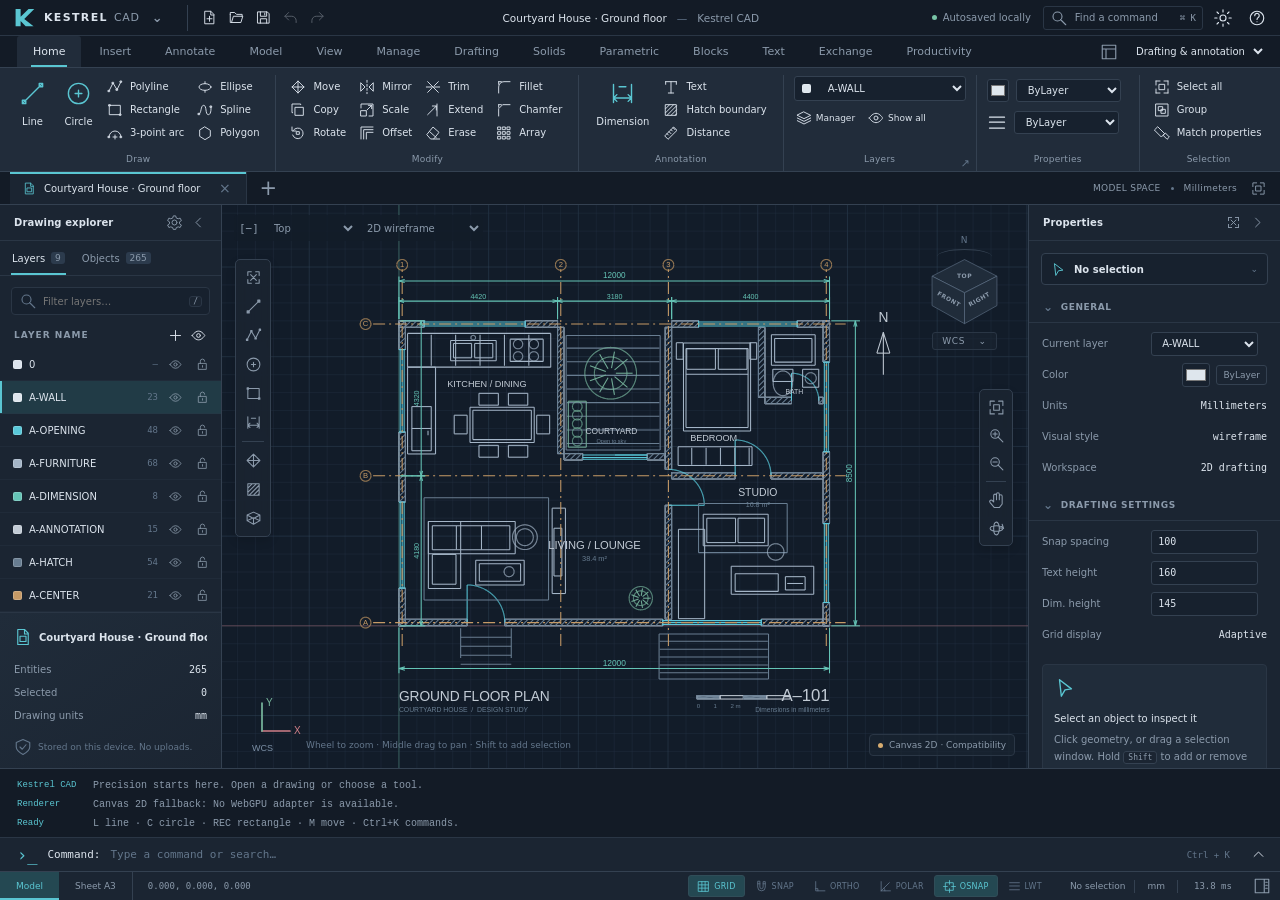
==== commit e98e826d: "feat: apply checksum-verified feature implementation" ====
--- a/index.html
+++ b/index.html
@@ -50,8 +50,11 @@
 <noscript><div class="noscript">Kestrel CAD requires JavaScript. Enable JavaScript and reload this page.</div></noscript>
 <script src="src/math.js"></script><script src="src/geometry.js"></script><script src="src/model.js"></script><script src="src/csg.js"></script><script src="src/exchange.js"></script><script src="src/production.js"></script><script src="src/kernel.js"></script>
     <script src="src/constraints.js"></script><script src="src/dynamic-blocks.js"></script>
-<script src="src/fonts.js"></script><script src="src/source-document.js"></script><script src="src/productivity.js"></script><script src="src/renderer.js"></script><script src="src/ui.js"></script><script src="src/examples.js"></script><script src="src/production-ui.js"></script><script src="src/kernel-ui.js"></script>
-<script src="src/constraints-ui.js"></script><script src="src/dynamic-blocks-ui.js"></script><script src="src/fonts-ui.js"></script><script src="src/source-ui.js"></script>
+<script src="src/fonts.js"></script>
+<script src="src/unicode-bidi.js"></script>
+<script src="src/mtext.js"></script><script src="src/source-document.js"></script><script src="src/productivity.js"></script><script src="src/renderer.js"></script><script src="src/ui.js"></script><script src="src/examples.js"></script><script src="src/production-ui.js"></script><script src="src/kernel-ui.js"></script>
+<script src="src/constraints-ui.js"></script><script src="src/dynamic-blocks-ui.js"></script><script src="src/fonts-ui.js"></script>
+<script src="src/mtext-ui.js"></script><script src="src/source-ui.js"></script>
 <script src="src/productivity-ui.js"></script>
 <script src="src/app.js"></script>
 </body></html>
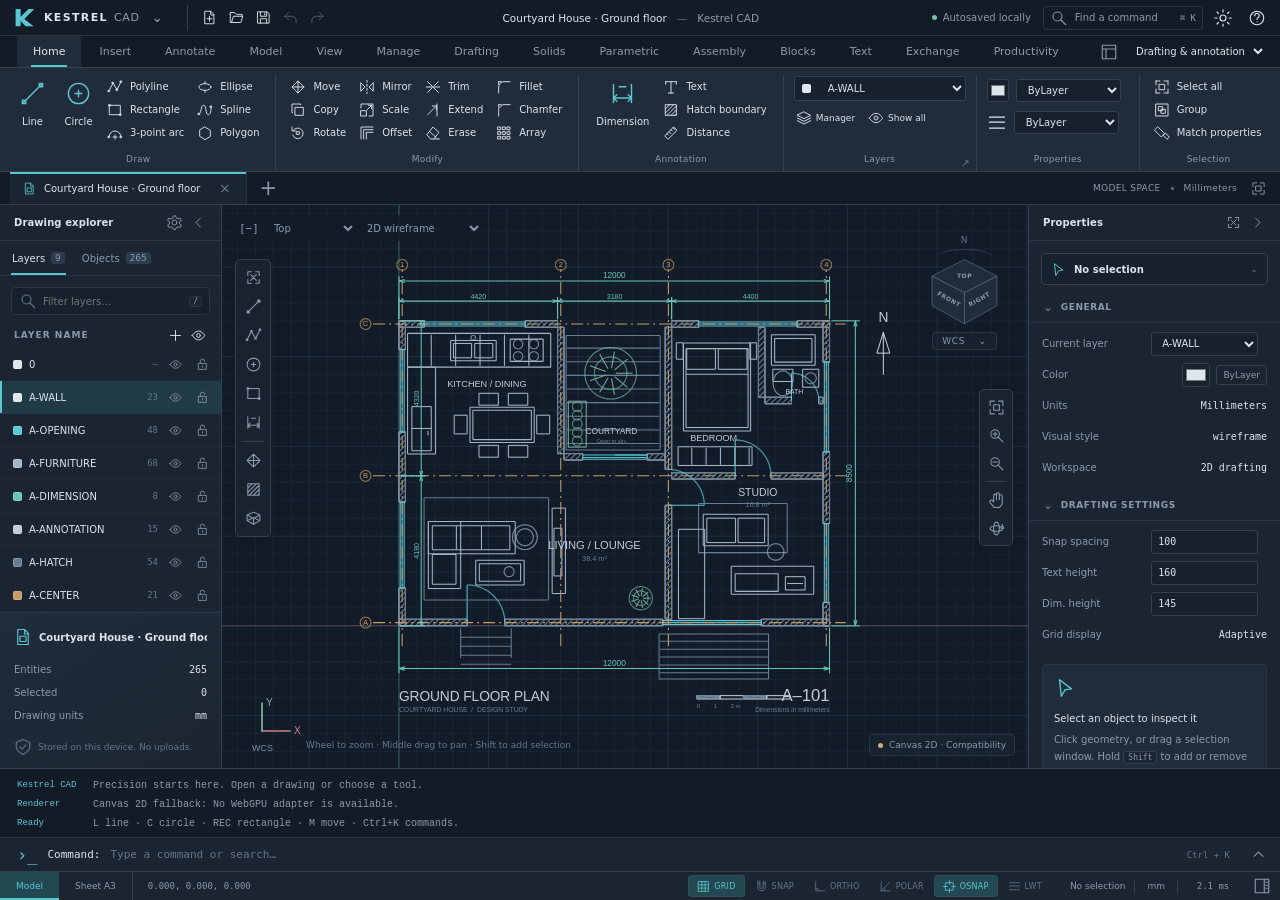
==== commit 6d9e0faf: "feat: apply checksum-verified feature implementation" ====
--- a/index.html
+++ b/index.html
@@ -49,11 +49,11 @@
 <input id="file-input" type="file" accept=".dxf,.dwg,.kcad,.kst,.json" hidden>
 <noscript><div class="noscript">Kestrel CAD requires JavaScript. Enable JavaScript and reload this page.</div></noscript>
 <script src="src/math.js"></script><script src="src/geometry.js"></script><script src="src/model.js"></script><script src="src/csg.js"></script><script src="src/exchange.js"></script><script src="src/production.js"></script><script src="src/kernel.js"></script>
-    <script src="src/constraints.js"></script><script src="src/dynamic-blocks.js"></script>
+    <script src="src/constraints.js"></script><script src="src/spatial-constraints.js"></script><script src="src/dynamic-blocks.js"></script>
 <script src="src/fonts.js"></script>
 <script src="src/unicode-bidi.js"></script>
 <script src="src/mtext.js"></script><script src="src/source-document.js"></script><script src="src/productivity.js"></script><script src="src/renderer.js"></script><script src="src/ui.js"></script><script src="src/examples.js"></script><script src="src/production-ui.js"></script><script src="src/kernel-ui.js"></script>
-<script src="src/constraints-ui.js"></script><script src="src/dynamic-blocks-ui.js"></script><script src="src/fonts-ui.js"></script>
+<script src="src/constraints-ui.js"></script><script src="src/spatial-ui.js"></script><script src="src/dynamic-blocks-ui.js"></script><script src="src/fonts-ui.js"></script>
 <script src="src/mtext-ui.js"></script><script src="src/source-ui.js"></script>
 <script src="src/productivity-ui.js"></script>
 <script src="src/app.js"></script>
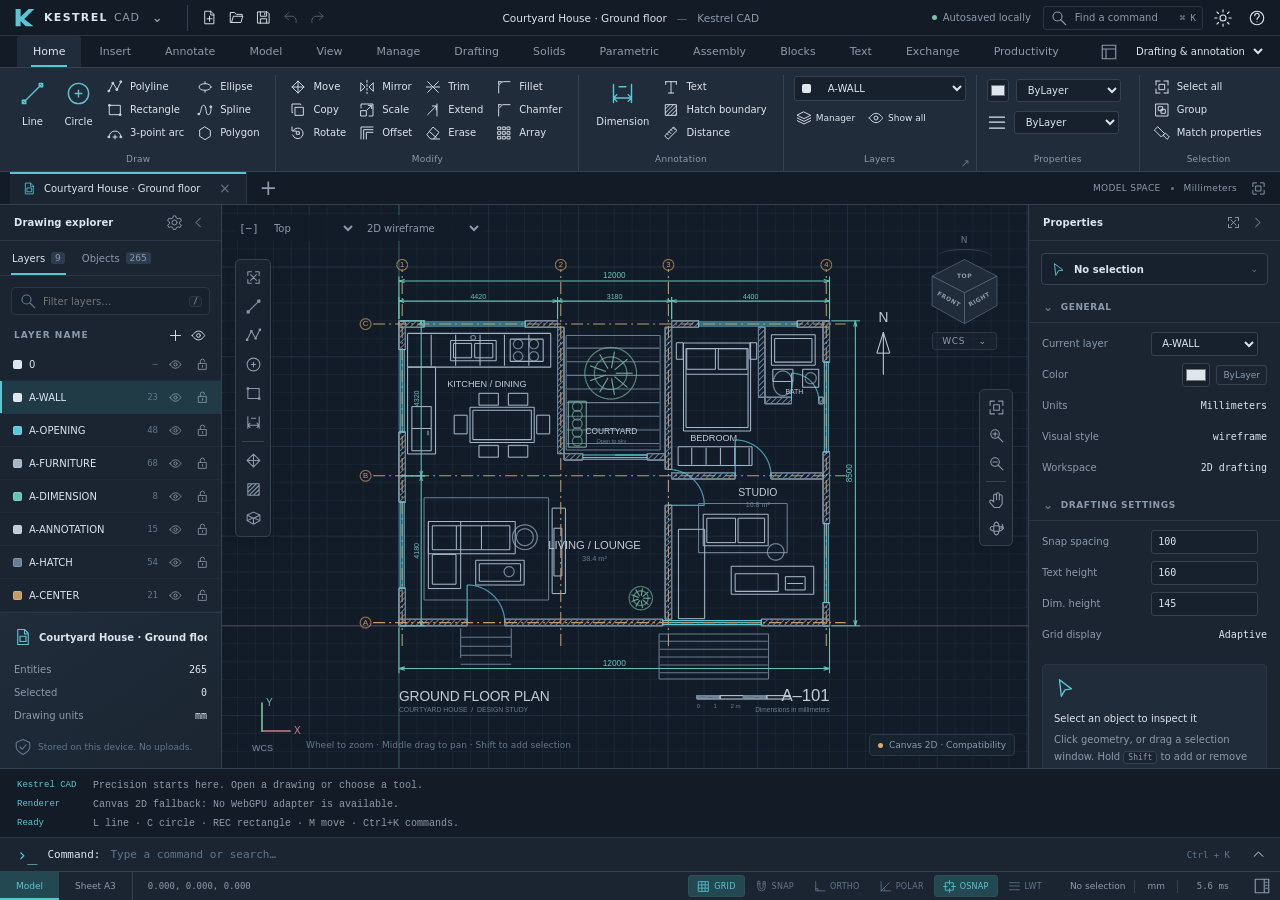
==== commit 748d237f: "feat: apply checksum-verified feature implementation" ====
--- a/index.html
+++ b/index.html
@@ -55,6 +55,6 @@
 <script src="src/mtext.js"></script><script src="src/source-document.js"></script><script src="src/productivity.js"></script><script src="src/renderer.js"></script><script src="src/ui.js"></script><script src="src/examples.js"></script><script src="src/production-ui.js"></script><script src="src/kernel-ui.js"></script>
 <script src="src/constraints-ui.js"></script><script src="src/spatial-ui.js"></script><script src="src/dynamic-blocks-ui.js"></script><script src="src/fonts-ui.js"></script>
 <script src="src/mtext-ui.js"></script><script src="src/source-ui.js"></script>
-<script src="src/productivity-ui.js"></script>
+<script src="src/productivity-ui.js"></script><script src="src/acis-ui.js"></script>
 <script src="src/app.js"></script>
 </body></html>
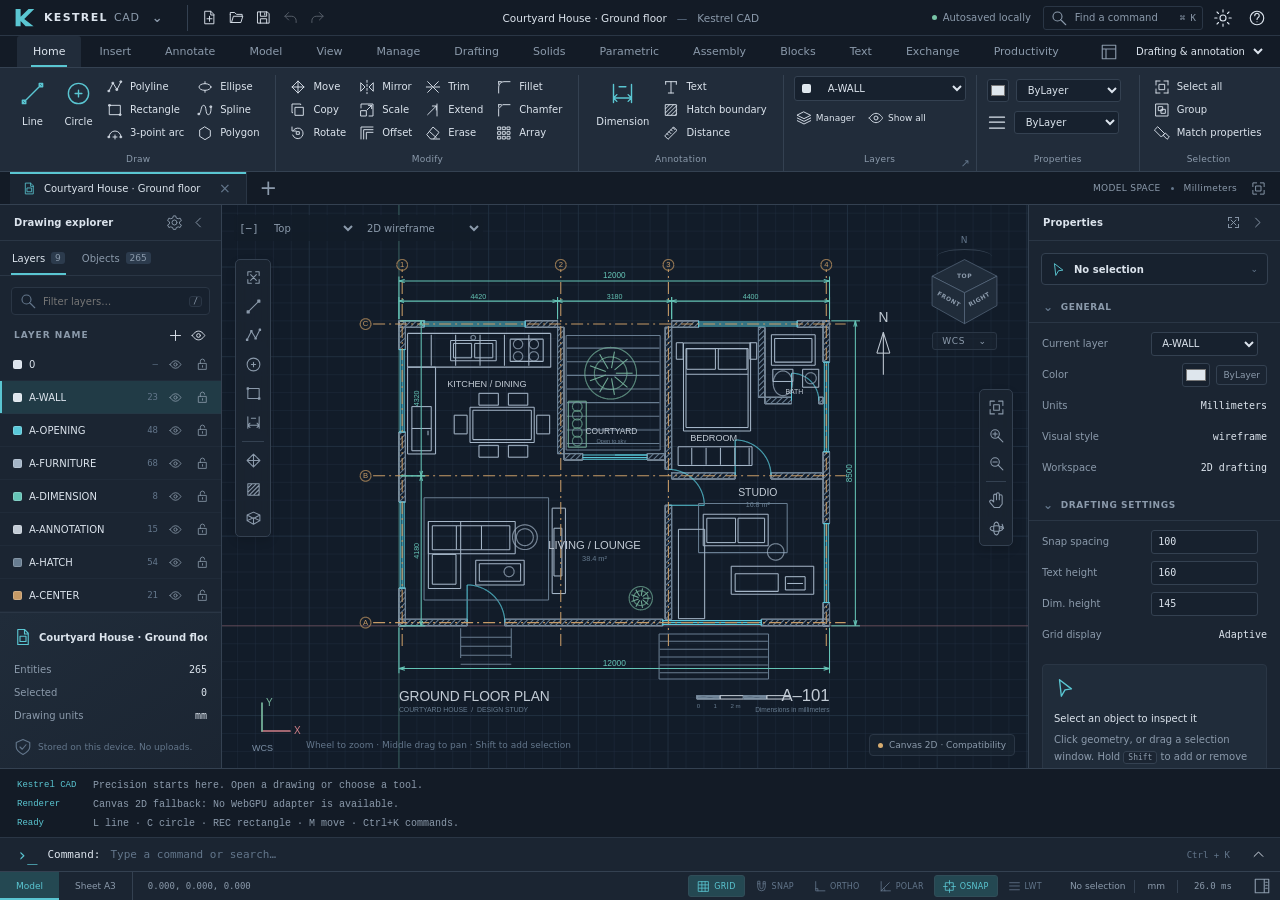
==== commit 6f18184f: "feat: apply checksum-verified feature implementation" ====
--- a/index.html
+++ b/index.html
@@ -48,13 +48,13 @@
 <dialog id="command-palette"><div class="palette-input"><span data-icon="search"></span><input id="palette-search" placeholder="Find a command, tool, or view…" aria-label="Find command"><kbd>ESC</kbd></div><div id="palette-results"></div><div class="palette-footer"><span>↑ ↓ to navigate</span><span>↵ to run</span><span>KESTREL CAD</span></div></dialog>
 <input id="file-input" type="file" accept=".dxf,.dwg,.kcad,.kst,.json" hidden>
 <noscript><div class="noscript">Kestrel CAD requires JavaScript. Enable JavaScript and reload this page.</div></noscript>
-<script src="src/math.js"></script><script src="src/geometry.js"></script><script src="src/model.js"></script><script src="src/csg.js"></script><script src="src/exchange.js"></script><script src="src/production.js"></script><script src="src/kernel.js"></script>
+<script src="src/math.js"></script><script src="src/geometry.js"></script><script src="src/model.js"></script><script src="src/csg.js"></script><script src="src/exchange.js"></script><script src="src/production.js"></script><script src="src/kernel.js"></script><script src="src/native-analysis.js"></script>
     <script src="src/constraints.js"></script><script src="src/spatial-constraints.js"></script><script src="src/dynamic-blocks.js"></script>
 <script src="src/fonts.js"></script>
 <script src="src/unicode-bidi.js"></script>
 <script src="src/mtext.js"></script><script src="src/source-document.js"></script><script src="src/productivity.js"></script><script src="src/renderer.js"></script><script src="src/ui.js"></script><script src="src/examples.js"></script><script src="src/production-ui.js"></script><script src="src/kernel-ui.js"></script>
 <script src="src/constraints-ui.js"></script><script src="src/spatial-ui.js"></script><script src="src/dynamic-blocks-ui.js"></script><script src="src/fonts-ui.js"></script>
 <script src="src/mtext-ui.js"></script><script src="src/source-ui.js"></script>
-<script src="src/productivity-ui.js"></script><script src="src/acis-ui.js"></script>
+<script src="src/productivity-ui.js"></script><script src="src/acis-ui.js"></script><script src="src/native-analysis-ui.js"></script>
 <script src="src/app.js"></script>
 </body></html>
--- a/src/style.css
+++ b/src/style.css
@@ -3,7 +3,7 @@
 *{box-sizing:border-box}html,body{margin:0;width:100%;height:100%;overflow:hidden}body{background:var(--bg);color:var(--text);-webkit-font-smoothing:antialiased}button,input,select,textarea{font:inherit}button{color:inherit;border:0;background:none;cursor:pointer;border-radius:3px}button:hover{background:var(--hover)}button:active{background:var(--active)}button:disabled{opacity:.34;cursor:not-allowed}input,select,textarea{color:var(--text);background:var(--input);border:1px solid var(--line);border-radius:3px;outline:none}input:focus,select:focus,textarea:focus{border-color:var(--accent);box-shadow:0 0 0 1px color-mix(in srgb,var(--accent) 25%,transparent)}input[type=number]{font-family:Consolas,"SFMono-Regular",monospace}input[type=color]{padding:1px;width:28px;height:25px;border-radius:3px;cursor:pointer}input[type=checkbox]{accent-color:var(--accent)}button:focus-visible,a:focus-visible,[tabindex]:focus-visible{outline:2px solid var(--accent);outline-offset:-2px}button svg,span[data-icon] svg{width:18px;height:18px;display:block;flex-shrink:0}span[data-icon]{display:inline-flex;align-items:center;justify-content:center;flex-shrink:0}button svg{pointer-events:none}select{padding:4px 20px 4px 7px;min-width:0}kbd{font:10px Consolas,"SFMono-Regular",monospace;color:var(--muted);border:1px solid var(--line);border-radius:3px;padding:1px 4px;background:var(--panel)}.muted{color:var(--muted)}.eyebrow{font-size:9px;font-weight:650;letter-spacing:1.05px;color:var(--muted)}.icon-button{display:inline-flex;align-items:center;justify-content:center;width:28px;height:28px;flex-shrink:0}.icon-button.small{width:23px;height:23px}.icon-button.small svg{width:15px;height:15px}.icon-button.active{color:var(--accent);background:var(--active)}.small-dot{width:3px;height:3px;border-radius:50%;background:var(--faint)}[hidden]{display:none!important}.skip-link{position:absolute;top:-100px;left:12px;z-index:100;background:var(--accent);color:var(--title);padding:10px}.skip-link:focus{top:10px}
 #shell{height:100dvh;display:flex;flex-direction:column;min-width:720px}#titlebar{height:36px;flex-shrink:0;background:var(--title);display:flex;align-items:center;border-bottom:1px solid var(--line-soft);padding:0 9px 0 0;gap:9px;user-select:none}.brand-button{display:flex;height:36px;align-items:center;gap:9px;padding:0 14px 0 12px;border-radius:0;color:var(--text);font-weight:700;letter-spacing:1.35px;font-size:11px}.brand-mark{color:var(--accent);width:23px!important;height:25px!important}.brand-cad{font-weight:450;letter-spacing:.7px;margin-left:6px;color:var(--muted)}.chevron{color:var(--muted);margin-left:3px;font-size:13px}.quick-access{display:flex;gap:2px;border-left:1px solid var(--line);padding-left:9px}.quick-access .icon-button{width:25px;height:26px}.quick-access .icon-button svg{width:15px;height:15px}.title-document{display:flex;align-items:center;gap:10px;flex:1;min-width:80px;justify-content:center;font-size:10.5px;white-space:nowrap;overflow:hidden}.title-document #title-name{overflow:hidden;text-overflow:ellipsis}.title-separator{color:var(--faint)}.title-right{display:flex;align-items:center;gap:6px}.local-indicator{font-size:10px;color:var(--muted);display:flex;gap:6px;align-items:center;white-space:nowrap;margin-right:6px}.local-indicator i{width:5px;height:5px;border-radius:50%;background:var(--success)}.title-search{border:1px solid var(--line-soft);display:flex;align-items:center;height:24px;gap:7px;font-size:10px;color:var(--muted);padding:0 6px}.title-search svg{width:12px;height:12px}.title-search kbd{font-size:9px;border:0;background:none;padding:0 0 0 15px}
 #ribbon-tabs{height:32px;flex-shrink:0;display:flex;align-items:center;background:var(--title);border-bottom:1px solid var(--line);padding-left:17px;user-select:none}#ribbon-tab-list{display:flex;height:100%;align-items:stretch;gap:2px}#ribbon-tab-list button{padding:0 16px;border-radius:3px 3px 0 0;font-size:11px;position:relative;color:var(--muted)}#ribbon-tab-list button.active{background:var(--ribbon);color:var(--text)}#ribbon-tab-list button.active:after{content:"";height:2px;position:absolute;bottom:0;left:14px;right:14px;background:var(--accent)}.workspace-control{margin-left:auto;display:flex;align-items:center;gap:7px;padding-right:14px;font-size:10px;color:var(--muted)}.workspace-control svg{width:14px;height:14px}.workspace-control select{font-size:10px;border:0;background:transparent;padding-right:5px;color:var(--text);max-width:185px}
-#ribbon{height:104px;flex-shrink:0;background:var(--ribbon);border-bottom:1px solid var(--line);display:flex;align-items:stretch;padding:7px 7px 0 11px;gap:0;overflow-x:auto;overflow-y:hidden;scrollbar-width:thin;user-select:none}.ribbon-group{position:relative;display:flex;flex-direction:column;border-right:1px solid var(--line);padding:0 10px;flex-shrink:0;min-width:55px}.ribbon-group:first-child{padding-left:0}.ribbon-group:last-child{border:0}.ribbon-group-tools{height:74px;display:flex;align-items:flex-start;gap:3px}.ribbon-group-name{display:flex;align-items:center;justify-content:center;font-size:9px;letter-spacing:.25px;color:var(--muted);height:19px;gap:12px}.ribbon-group-name button{position:absolute;right:4px;bottom:1px;color:var(--faint);font-size:11px;padding:0 2px}.ribbon-large{display:flex;flex-direction:column;align-items:center;justify-content:flex-start;height:70px;min-width:43px;padding:5px 7px;gap:8px;font-size:10px;white-space:nowrap}.ribbon-large svg{width:27px;height:27px;color:var(--accent);stroke-width:1.25}.ribbon-large .button-label{max-width:65px;line-height:14px;text-align:center}.ribbon-large.active,.ribbon-small.active{background:var(--active);box-shadow:inset 0 0 0 1px var(--accent-dim);color:var(--accent)}.ribbon-small-column{display:flex;flex-direction:column;gap:0}.ribbon-small{display:flex;align-items:center;gap:7px;height:23px;padding:0 6px 0 4px;font-size:10px;white-space:nowrap}.ribbon-small svg{width:16px;height:16px;color:var(--text);stroke-width:1.4}.ribbon-small.active svg{color:var(--accent)}.ribbon-layer-control{width:172px;display:flex;flex-direction:column;gap:5px;padding-top:1px}.ribbon-layer-row{display:flex;align-items:center;border:1px solid var(--line);border-radius:3px;background:var(--input);padding-left:7px;gap:6px;height:25px}.color-dot{width:9px;height:9px;border-radius:2px;display:inline-block;flex-shrink:0;border:1px solid #ffffff30}.ribbon-layer-row select{flex:1;width:135px;border:0;background:transparent;font-size:10px}.ribbon-layer-actions{display:flex;gap:5px;align-items:center}.ribbon-layer-actions .ribbon-small{font-size:9px;padding-left:2px;gap:4px}.ribbon-property-control{width:142px;display:flex;flex-direction:column;gap:5px;padding-top:2px}.ribbon-property-control>div{display:flex;align-items:center;gap:6px;font-size:10px}.ribbon-property-control select{width:105px;height:23px;font-size:10px;padding-top:1px;padding-bottom:1px}.ribbon-property-control input[type=color]{width:22px;height:23px}.ribbon-stat{font-size:9px;line-height:16px;color:var(--muted);padding:3px 3px}.ribbon-stat strong{color:var(--accent);font-weight:500}
+#ribbon{height:104px;flex-shrink:0;background:var(--ribbon);border-bottom:1px solid var(--line);display:flex;align-items:stretch;padding:7px 7px 0 11px;gap:0;overflow-x:auto;overflow-y:hidden;scrollbar-width:thin;user-select:none}.ribbon-group{position:relative;display:flex;flex-direction:column;border-right:1px solid var(--line);padding:0 10px;flex-shrink:0;min-width:55px}.ribbon-group:first-child{padding-left:0}.ribbon-group:last-child{border:0}.ribbon-group-tools{height:74px;display:flex;align-items:flex-start;gap:3px}.ribbon-group-name{display:flex;align-items:center;justify-content:center;font-size:9px;letter-spacing:.25px;color:var(--muted);height:19px;gap:12px}.ribbon-group-name button{position:absolute;right:4px;bottom:1px;color:var(--faint);font-size:11px;padding:0 2px}.ribbon-large{display:flex;flex-direction:column;align-items:center;justify-content:flex-start;height:70px;min-width:43px;padding:5px 7px;gap:8px;font-size:10px;white-space:nowrap}.ribbon-large svg{width:27px;height:27px;color:var(--accent);stroke-width:1.25}.ribbon-large .button-label{max-width:65px;line-height:14px;text-align:center;white-space:normal}.ribbon-large.active,.ribbon-small.active{background:var(--active);box-shadow:inset 0 0 0 1px var(--accent-dim);color:var(--accent)}.ribbon-small-column{display:flex;flex-direction:column;gap:0}.ribbon-small{display:flex;align-items:center;gap:7px;height:23px;padding:0 6px 0 4px;font-size:10px;white-space:nowrap}.ribbon-small svg{width:16px;height:16px;color:var(--text);stroke-width:1.4}.ribbon-small.active svg{color:var(--accent)}.ribbon-layer-control{width:172px;display:flex;flex-direction:column;gap:5px;padding-top:1px}.ribbon-layer-row{display:flex;align-items:center;border:1px solid var(--line);border-radius:3px;background:var(--input);padding-left:7px;gap:6px;height:25px}.color-dot{width:9px;height:9px;border-radius:2px;display:inline-block;flex-shrink:0;border:1px solid #ffffff30}.ribbon-layer-row select{flex:1;width:135px;border:0;background:transparent;font-size:10px}.ribbon-layer-actions{display:flex;gap:5px;align-items:center}.ribbon-layer-actions .ribbon-small{font-size:9px;padding-left:2px;gap:4px}.ribbon-property-control{width:142px;display:flex;flex-direction:column;gap:5px;padding-top:2px}.ribbon-property-control>div{display:flex;align-items:center;gap:6px;font-size:10px}.ribbon-property-control select{width:105px;height:23px;font-size:10px;padding-top:1px;padding-bottom:1px}.ribbon-property-control input[type=color]{width:22px;height:23px}.ribbon-stat{font-size:9px;line-height:16px;color:var(--muted);padding:3px 3px}.ribbon-stat strong{color:var(--accent);font-weight:500}
 #documentbar{height:33px;display:flex;align-items:center;flex-shrink:0;background:var(--title);border-bottom:1px solid var(--line);padding:0 10px;user-select:none}#document-tabs{display:flex;align-items:stretch;overflow-x:auto;scrollbar-width:none;height:100%;max-width:72%}.document-tab{display:flex;gap:8px;align-items:center;border-right:1px solid var(--line-soft);border-radius:0;padding:0 13px;height:100%;min-width:90px;font-size:10px;color:var(--muted);position:relative;white-space:nowrap}.document-tab.active{background:var(--panel);color:var(--text)}.document-tab.active:after{content:"";height:2px;position:absolute;top:0;left:0;right:0;background:var(--accent)}.document-tab svg{width:13px;height:13px;color:var(--accent)}.document-tab .tab-close{font-size:14px;color:var(--faint);margin-left:8px;line-height:18px;width:17px;border-radius:3px}.document-tab .tab-close:hover{color:var(--text);background:var(--hover)}.document-tab .dirty-dot{color:var(--accent);font-size:14px;margin-left:-4px}.document-add{font-size:21px;line-height:20px;width:29px;height:25px;margin-left:6px;color:var(--muted)}.documentbar-right{margin-left:auto;display:flex;align-items:center;gap:10px;font-size:9px;color:var(--muted);letter-spacing:.35px}
 #workbench{min-height:140px;display:grid;grid-template-columns:var(--left-width) minmax(250px,1fr) var(--right-width);flex:1;overflow:hidden}#workbench.hide-explorer{grid-template-columns:0 minmax(250px,1fr) var(--right-width)}#workbench.hide-properties{grid-template-columns:var(--left-width) minmax(250px,1fr) 0}#workbench.hide-explorer.hide-properties{grid-template-columns:0 1fr 0}.side-panel{background:var(--panel);display:flex;flex-direction:column;min-height:0;position:relative;overflow:hidden;z-index:2}#explorer{border-right:1px solid var(--line)}#properties{border-left:1px solid var(--line)}.panel-header{height:36px;flex-shrink:0;display:flex;align-items:center;padding:0 11px 0 14px;border-bottom:1px solid var(--line-soft);font-size:10px;font-weight:600;letter-spacing:.1px;white-space:nowrap}.panel-header-actions{margin-left:auto;display:flex;gap:1px;color:var(--muted)}.panel-tabs{height:35px;display:flex;border-bottom:1px solid var(--line-soft);padding:0 11px;gap:15px;flex-shrink:0}.panel-tabs button{border-radius:0;position:relative;padding:0 1px;color:var(--muted);font-size:10px;display:flex;align-items:center;gap:6px}.panel-tabs button.active{color:var(--text)}.panel-tabs button.active:after{content:"";height:2px;position:absolute;bottom:0;left:0;right:0;background:var(--accent)}.panel-tabs button span{font-size:9px;background:var(--hover);padding:1px 4px;border-radius:3px;color:var(--muted)}.panel-search{height:28px;display:flex;align-items:center;gap:6px;background:var(--input);border:1px solid var(--line-soft);border-radius:4px;margin:11px 11px 7px;padding:0 7px;flex-shrink:0}.panel-search svg{width:13px;height:13px;color:var(--faint)}.panel-search input{width:100%;min-width:0;font-size:10px;background:none;border:0;box-shadow:none;padding:4px 0}.panel-search kbd{font-size:8px;border-color:var(--line-soft);padding:0 3px}#explorer-toolbar{height:26px;padding:0 11px 0 14px;display:flex;align-items:center;justify-content:space-between;flex-shrink:0}#explorer-toolbar>div{display:flex;gap:0}.panel-scroll{overflow-y:auto;overflow-x:hidden;scrollbar-width:thin;scrollbar-color:var(--line) transparent;min-height:0}.layer-row{height:33px;display:flex;align-items:center;gap:7px;padding:0 9px 0 13px;position:relative;border-bottom:1px solid color-mix(in srgb,var(--line-soft) 40%,transparent);cursor:pointer}.layer-row.current{background:color-mix(in srgb,var(--active) 63%,var(--panel));box-shadow:inset 2px 0 0 var(--accent)}.layer-row:hover{background:var(--hover)}.layer-row.off{opacity:.45}.layer-row .layer-name{font-size:10px;overflow:hidden;text-overflow:ellipsis;white-space:nowrap;flex:1}.layer-row .layer-count{font:9px Consolas,monospace;color:var(--faint);margin-right:0;min-width:19px;text-align:right}.layer-row .icon-button{width:20px;height:22px;color:var(--muted)}.layer-row .icon-button svg{width:13px;height:13px}.layer-row .icon-button.locked{color:var(--accent)}.layer-current-mark{font-size:10px;color:var(--accent);width:8px;flex-shrink:0}.object-row{min-height:35px;display:flex;align-items:center;padding:4px 11px;gap:8px;cursor:pointer;border-bottom:1px solid var(--line-soft)}.object-row:hover{background:var(--hover)}.object-row.active{background:var(--active)}.object-row>span[data-icon]{color:var(--muted)}.object-row svg{width:16px;height:16px}.object-row strong{display:block;font-size:10px;font-weight:450}.object-row small{display:block;font-size:9px;color:var(--faint);margin-top:2px}.object-row .object-id{margin-left:auto;font:8px Consolas,monospace;color:var(--faint)}.explorer-summary{margin-top:auto;padding:15px 14px 12px;border-top:1px solid var(--line-soft);background:linear-gradient(145deg,var(--panel2),var(--panel));flex-shrink:0}.summary-title{display:flex;align-items:center;gap:7px;margin-bottom:12px;font-size:10px;font-weight:600;overflow:hidden;white-space:nowrap}.summary-title svg{width:15px;height:15px;color:var(--accent)}.explorer-summary dl{margin:0}.explorer-summary dl div{display:flex;justify-content:space-between;font-size:10px;line-height:23px}.explorer-summary dt{color:var(--muted)}.explorer-summary dd{margin:0;font-family:Consolas,"SFMono-Regular",monospace}.local-note{display:flex;align-items:center;gap:6px;font-size:9px;line-height:14px;color:var(--faint);margin-top:11px}.local-note svg{width:12px;height:12px}.panel-resizer{position:absolute;top:0;bottom:0;width:5px;cursor:col-resize;z-index:7}.left-resizer{right:-2px}.right-resizer{left:-2px}.panel-resizer:hover{background:var(--accent)}
 #viewport{position:relative;overflow:hidden;background:var(--canvas);outline:none;touch-action:none;cursor:crosshair;min-width:0}#viewport.panning{cursor:grabbing}#viewport.orbiting{cursor:move}.scene-canvas{position:absolute;left:0;top:0;display:block;pointer-events:none}#overlay{z-index:1}#viewport-controls{position:absolute;top:10px;left:12px;z-index:3;display:flex;align-items:center;gap:3px;color:var(--muted);background:color-mix(in srgb,var(--canvas) 80%,transparent);border-radius:4px;padding:1px}.viewport-button{font:11px Consolas,monospace;height:24px;padding:2px 4px}#viewport-controls select{border:0;background:transparent;height:23px;font-size:10px;color:var(--muted);padding:0 3px 0 4px}#viewport-controls select:hover{background:var(--hover)}#viewcube{position:absolute;right:21px;top:47px;width:85px;z-index:3;user-select:none;display:flex;align-items:center;flex-direction:column}#viewcube svg{width:83px;height:77px;overflow:visible}#viewcube svg g{cursor:pointer}#viewcube polygon{fill:var(--panel2);stroke:var(--faint);stroke-width:.8;transition:fill .15s}#viewcube svg g:hover polygon{fill:var(--active);stroke:var(--accent)}#viewcube text{fill:var(--muted);font-size:8px;letter-spacing:.7px;text-anchor:middle;pointer-events:none;font-weight:600}#viewcube>button{font-size:9px;color:var(--muted);margin-top:3px;border:1px solid var(--line-soft);padding:3px 9px;background:color-mix(in srgb,var(--panel) 60%,transparent);border-radius:3px;letter-spacing:.6px}#viewcube>button span{margin-left:10px}.cube-compass{position:absolute;top:-17px;left:0;right:0;text-align:center;font-size:9px;color:var(--faint);letter-spacing:.6px}.cube-compass i{display:block;width:55px;height:15px;border-top:1px solid var(--line);border-radius:50%;margin:4px auto -6px}.floating-toolbar{position:absolute;z-index:3;display:flex;flex-direction:column;padding:4px;background:color-mix(in srgb,var(--panel) 86%,transparent);border:1px solid var(--line);border-radius:5px;box-shadow:0 4px 10px #0002;backdrop-filter:blur(9px);gap:2px}.floating-toolbar .icon-button{width:26px;height:27px;color:var(--muted)}.floating-toolbar .icon-button svg{width:17px;height:17px}.floating-toolbar .icon-button:hover{color:var(--text)}.floating-toolbar .icon-button.active{color:var(--accent)}.toolbar-divider{height:1px;background:var(--line);margin:3px 2px}#viewport-tools{left:13px;top:54px}#navigation-tools{right:15px;top:184px}#navigation-tools .icon-button{width:24px;height:26px}#viewport-footer{position:absolute;left:84px;right:13px;bottom:12px;z-index:3;display:flex;align-items:center;justify-content:space-between;pointer-events:none;gap:10px}#view-hint{font-size:9px;color:var(--faint);white-space:nowrap}#engine-badge{pointer-events:auto;display:flex;gap:6px;align-items:center;font-size:9px;color:var(--muted);background:color-mix(in srgb,var(--panel) 70%,transparent);padding:5px 8px;border:1px solid var(--line-soft);border-radius:4px;white-space:nowrap}#engine-badge i{width:5px;height:5px;border-radius:50%;background:var(--success)}#engine-badge.fallback i{background:#d8ad70}#tool-banner{position:absolute;z-index:4;bottom:42px;left:50%;transform:translateX(-50%);display:flex;gap:12px;align-items:center;background:var(--panel);border:1px solid var(--line);box-shadow:var(--shadow);padding:9px 12px;border-radius:5px;white-space:nowrap;pointer-events:none;font-size:10px}#tool-banner-name{color:var(--accent);font-weight:650;letter-spacing:.7px;font-size:9px}#tool-banner-text{color:var(--text)}#tool-banner kbd{font-size:8px;padding:2px 4px}#dynamic-input{position:absolute;z-index:4;pointer-events:none;display:flex;gap:10px;align-items:center;font-size:10px;background:var(--panel);border:1px solid var(--accent-dim);border-radius:3px;box-shadow:0 4px 12px #0003;padding:5px 8px}#dynamic-label{color:var(--muted);font-size:9px}#dynamic-value{color:var(--accent);font:10px Consolas,monospace;font-weight:500}#selection-window{position:absolute;z-index:2;border:1px solid #63acde;background:#4c94d721;pointer-events:none}#selection-window.crossing{border:1px dashed #65c5a4;background:#56c39c20}#drop-zone{position:absolute;inset:15px;border:2px dashed var(--accent);background:color-mix(in srgb,var(--panel) 92%,transparent);z-index:10;border-radius:8px;display:flex;flex-direction:column;align-items:center;justify-content:center;gap:15px;pointer-events:none}#drop-zone svg{width:44px;height:44px;color:var(--accent)}#drop-zone strong{font-size:18px;font-weight:550}#drop-zone>span:last-child{color:var(--muted)}#sheet-label{position:absolute;left:15px;top:42px;font-size:9px;letter-spacing:1px;color:var(--muted);z-index:3;pointer-events:none}
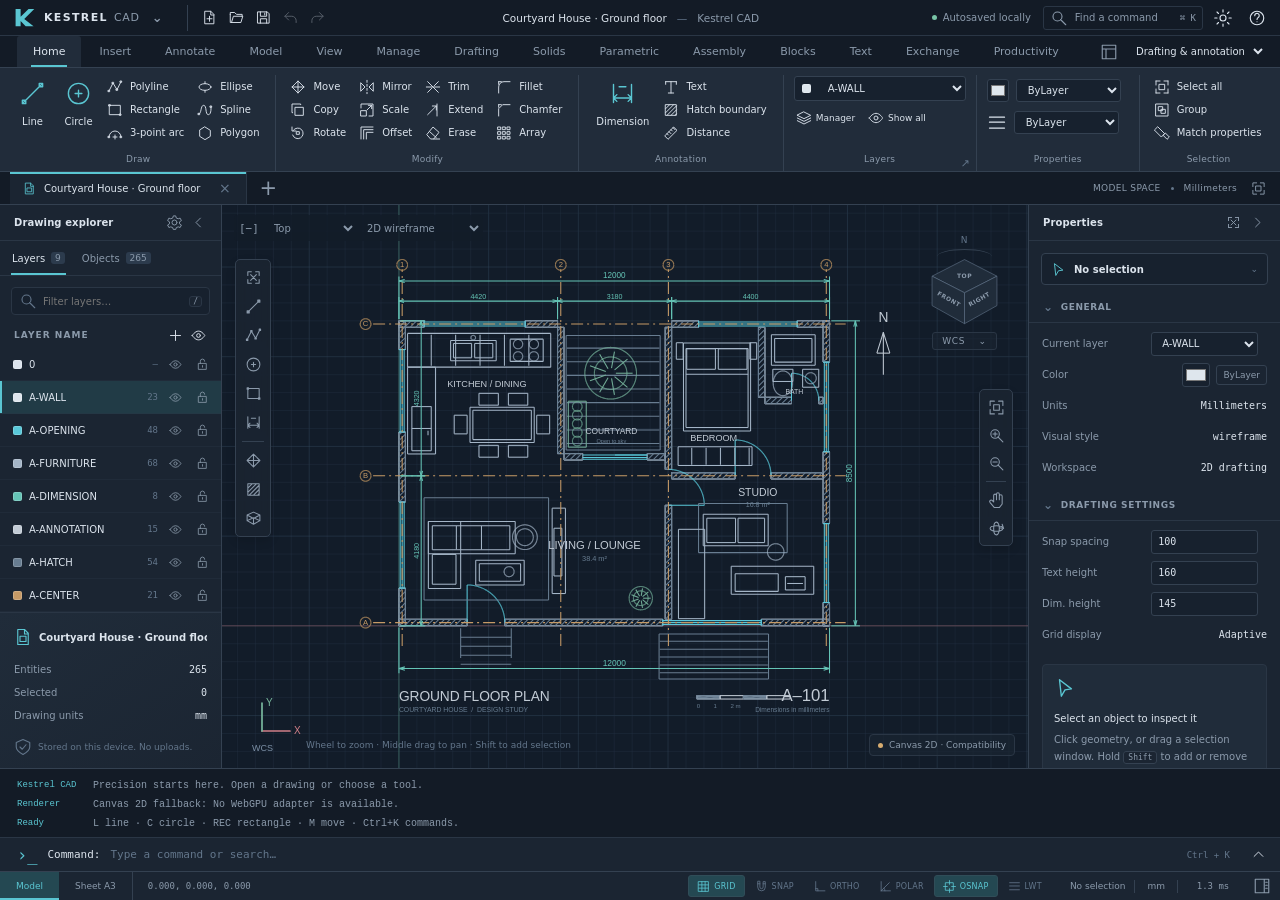
==== commit e25001f1: "feat: apply checksum-verified feature implementation" ====
--- a/index.html
+++ b/index.html
@@ -49,6 +49,7 @@
 <input id="file-input" type="file" accept=".dxf,.dwg,.kcad,.kst,.json" hidden>
 <noscript><div class="noscript">Kestrel CAD requires JavaScript. Enable JavaScript and reload this page.</div></noscript>
 <script src="src/math.js"></script><script src="src/geometry.js"></script><script src="src/model.js"></script><script src="src/csg.js"></script><script src="src/exchange.js"></script><script src="src/production.js"></script><script src="src/kernel.js"></script><script src="src/native-analysis.js"></script>
+<script src="src/native-curves.js"></script>
     <script src="src/constraints.js"></script><script src="src/spatial-constraints.js"></script><script src="src/dynamic-blocks.js"></script>
 <script src="src/fonts.js"></script>
 <script src="src/unicode-bidi.js"></script>
@@ -56,5 +57,6 @@
 <script src="src/constraints-ui.js"></script><script src="src/spatial-ui.js"></script><script src="src/dynamic-blocks-ui.js"></script><script src="src/fonts-ui.js"></script>
 <script src="src/mtext-ui.js"></script><script src="src/source-ui.js"></script>
 <script src="src/productivity-ui.js"></script><script src="src/acis-ui.js"></script><script src="src/native-analysis-ui.js"></script>
+<script src="src/native-curves-ui.js"></script>
 <script src="src/app.js"></script>
 </body></html>
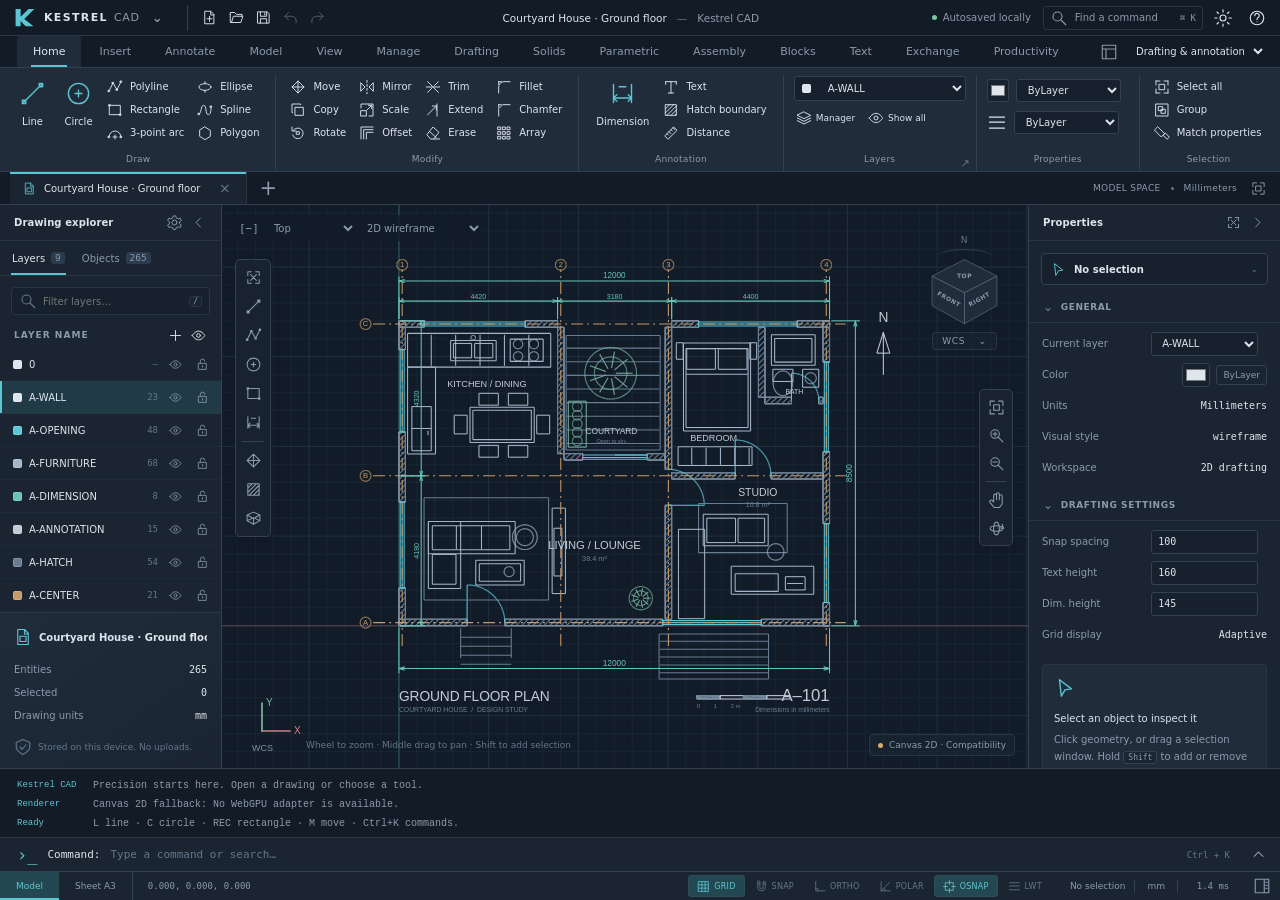
==== commit 0aeee9fa: "feat: apply checksum-verified feature implementation" ====
--- a/index.html
+++ b/index.html
@@ -53,10 +53,11 @@
     <script src="src/constraints.js"></script><script src="src/spatial-constraints.js"></script><script src="src/dynamic-blocks.js"></script>
 <script src="src/fonts.js"></script>
 <script src="src/unicode-bidi.js"></script>
-<script src="src/mtext.js"></script><script src="src/source-document.js"></script><script src="src/productivity.js"></script><script src="src/renderer.js"></script><script src="src/ui.js"></script><script src="src/examples.js"></script><script src="src/production-ui.js"></script><script src="src/kernel-ui.js"></script>
+<script src="src/mtext.js"></script><script src="src/source-document.js"></script><script src="src/productivity.js"></script><script src="src/fields.js"></script><script src="src/renderer.js"></script><script src="src/ui.js"></script><script src="src/examples.js"></script><script src="src/production-ui.js"></script><script src="src/kernel-ui.js"></script>
 <script src="src/constraints-ui.js"></script><script src="src/spatial-ui.js"></script><script src="src/dynamic-blocks-ui.js"></script><script src="src/fonts-ui.js"></script>
 <script src="src/mtext-ui.js"></script><script src="src/source-ui.js"></script>
 <script src="src/productivity-ui.js"></script><script src="src/acis-ui.js"></script><script src="src/native-analysis-ui.js"></script>
 <script src="src/native-curves-ui.js"></script>
+<script src="src/fields-ui.js"></script>
 <script src="src/app.js"></script>
 </body></html>
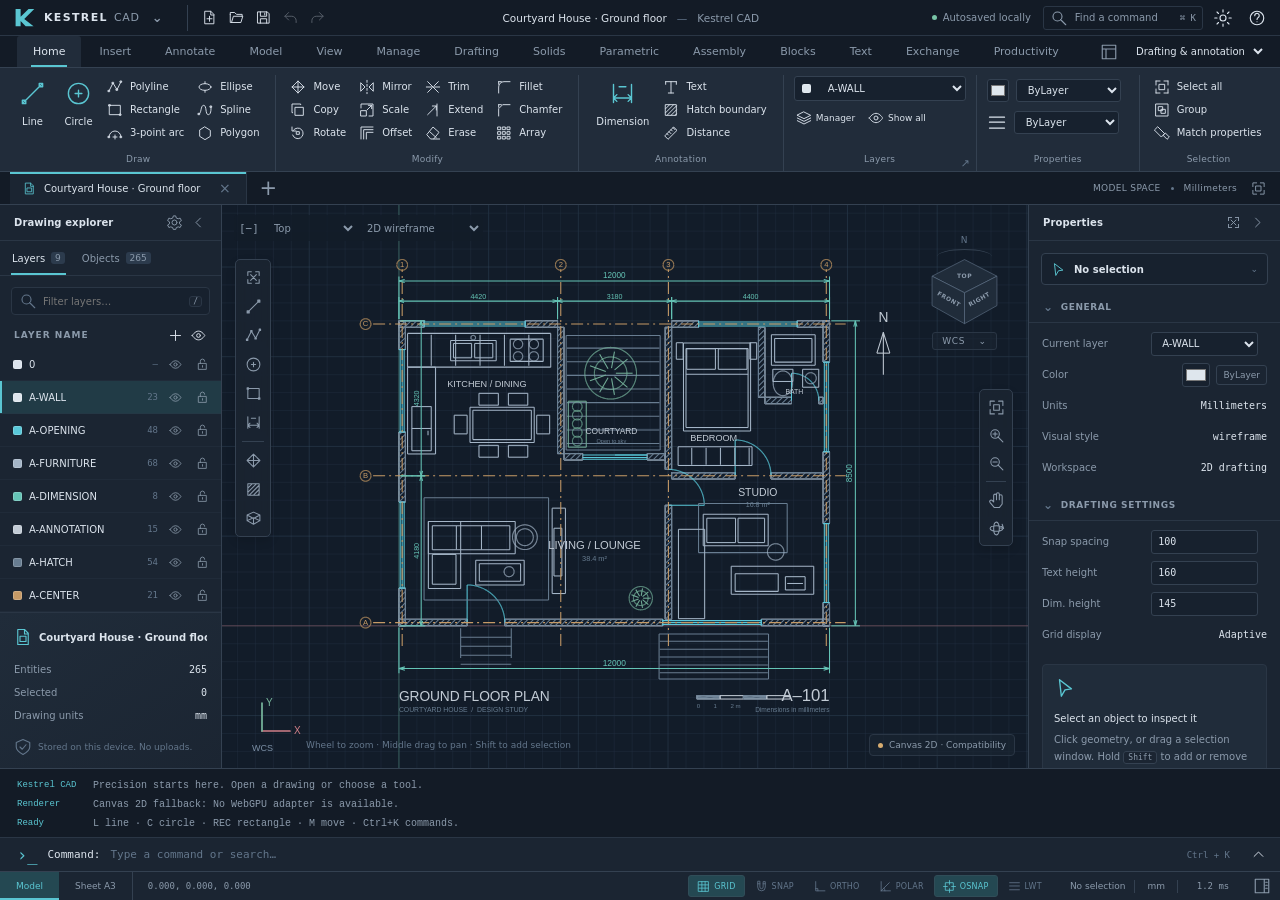
==== commit e696a9aa: "feat: apply checksum-verified feature implementation" ====
--- a/index.html
+++ b/index.html
@@ -53,11 +53,13 @@
     <script src="src/constraints.js"></script><script src="src/spatial-constraints.js"></script><script src="src/dynamic-blocks.js"></script>
 <script src="src/fonts.js"></script>
 <script src="src/unicode-bidi.js"></script>
-<script src="src/mtext.js"></script><script src="src/source-document.js"></script><script src="src/productivity.js"></script><script src="src/fields.js"></script><script src="src/renderer.js"></script><script src="src/ui.js"></script><script src="src/examples.js"></script><script src="src/production-ui.js"></script><script src="src/kernel-ui.js"></script>
+<script src="src/mtext.js"></script><script src="src/source-document.js"></script><script src="src/productivity.js"></script><script src="src/fields.js"></script>
+<script src="src/text-search.js"></script><script src="src/renderer.js"></script><script src="src/ui.js"></script><script src="src/examples.js"></script><script src="src/production-ui.js"></script><script src="src/kernel-ui.js"></script>
 <script src="src/constraints-ui.js"></script><script src="src/spatial-ui.js"></script><script src="src/dynamic-blocks-ui.js"></script><script src="src/fonts-ui.js"></script>
 <script src="src/mtext-ui.js"></script><script src="src/source-ui.js"></script>
 <script src="src/productivity-ui.js"></script><script src="src/acis-ui.js"></script><script src="src/native-analysis-ui.js"></script>
 <script src="src/native-curves-ui.js"></script>
 <script src="src/fields-ui.js"></script>
+<script src="src/text-search-ui.js"></script>
 <script src="src/app.js"></script>
 </body></html>
